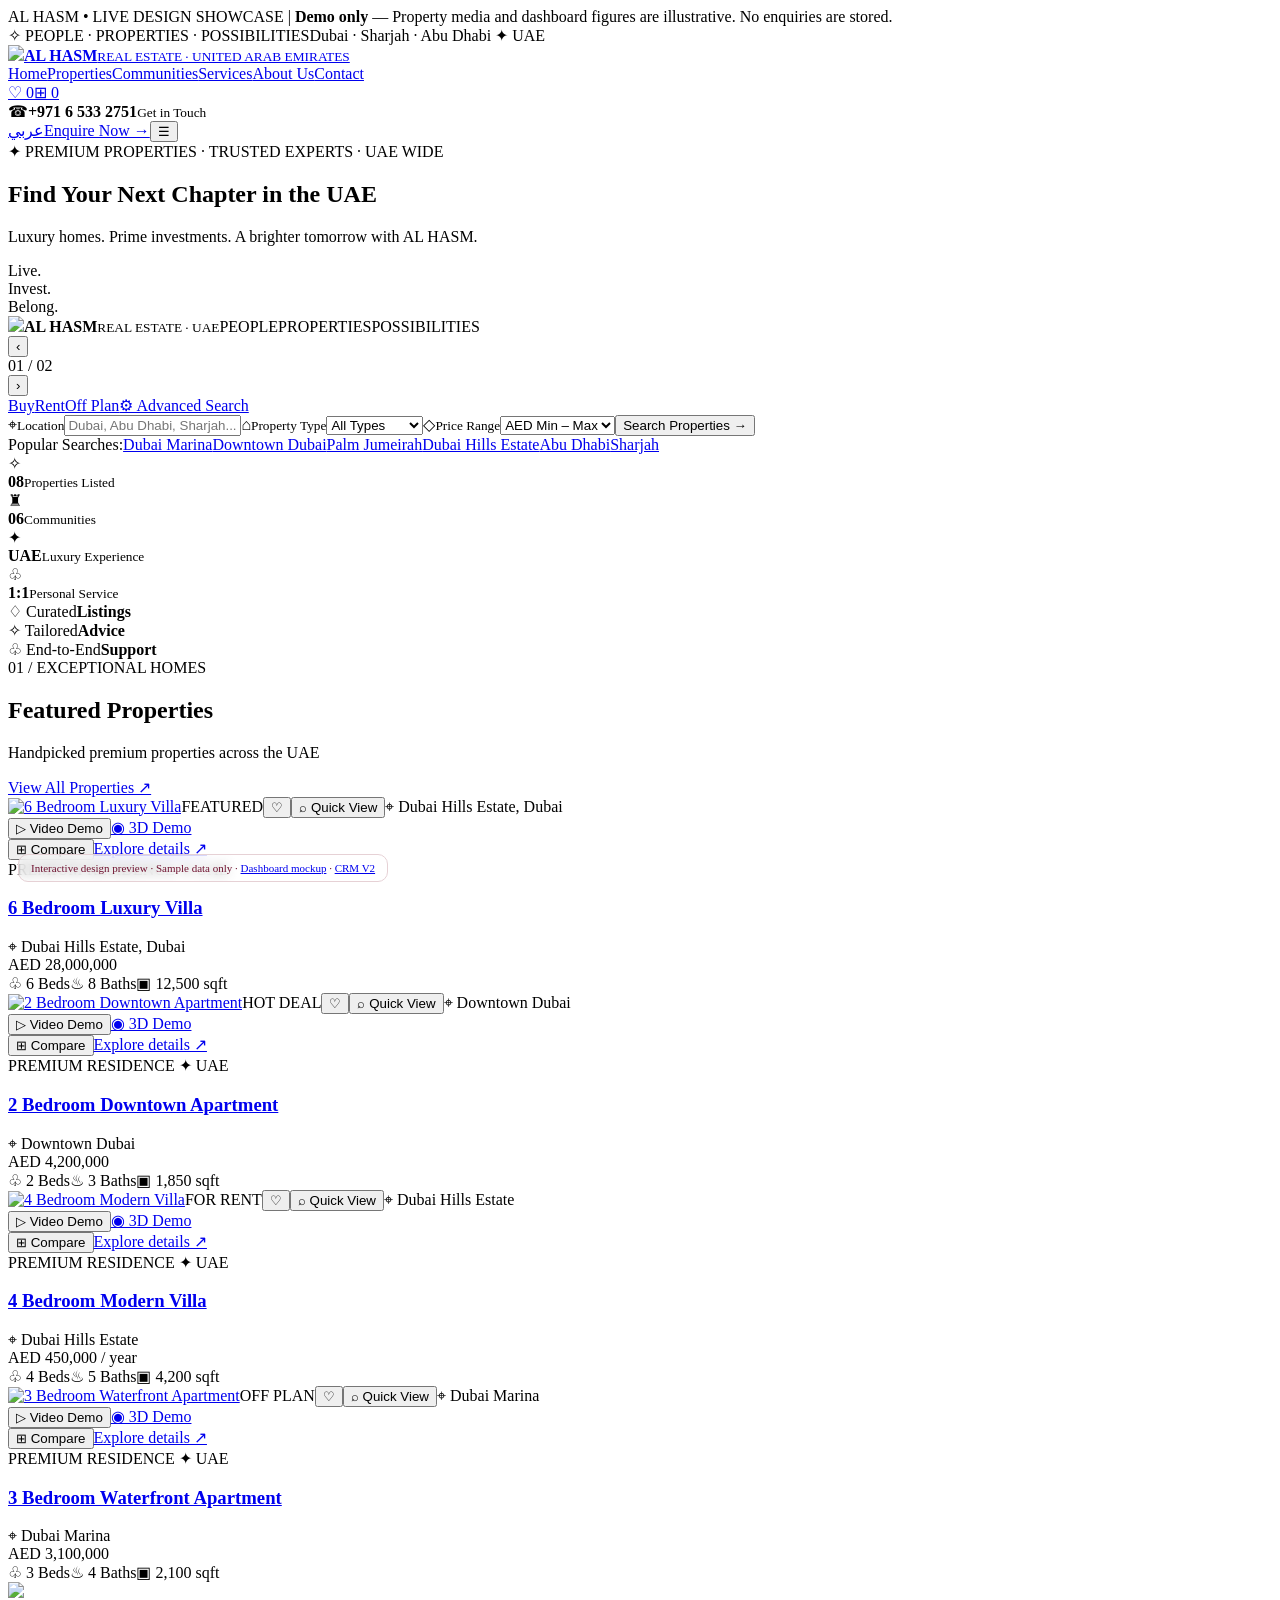
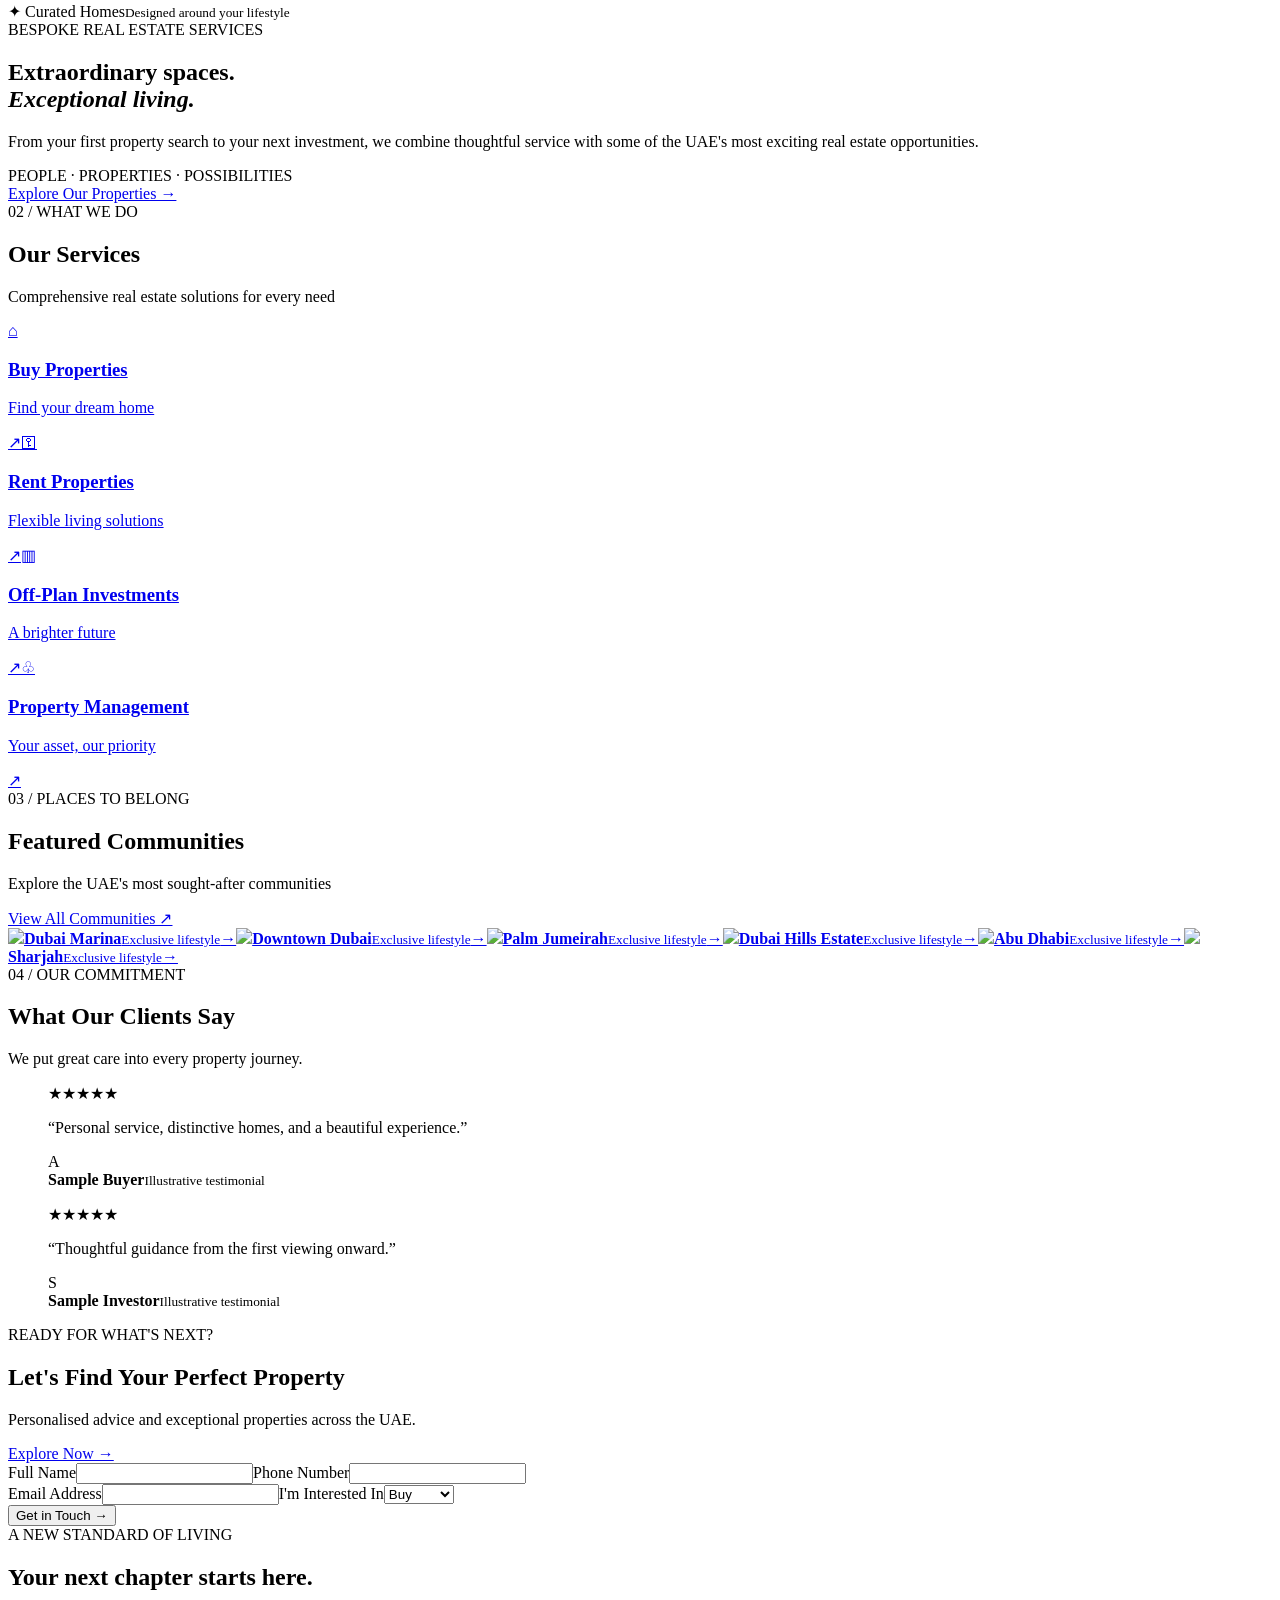
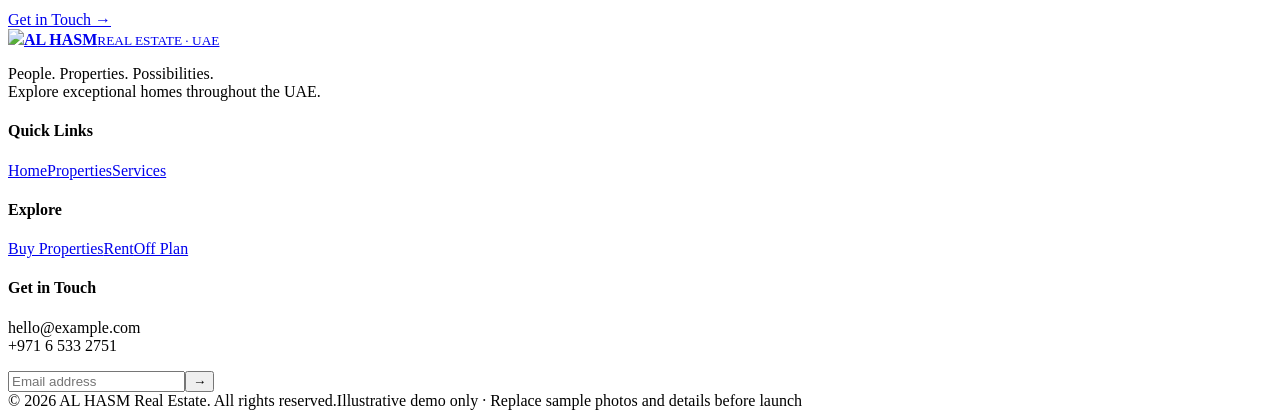
==== index.html @ 8db14daa "Add files via upload" ====
<!DOCTYPE html>
<html lang="en"><head><meta charset="utf-8"/><meta content="width=device-width,initial-scale=1" name="viewport"/><meta content="#590a21" name="theme-color"/><title>AL HASM · Home</title><link href="https://fonts.googleapis.com/css2?family=DM+Sans:wght@400;500;600;700&amp;family=Playfair+Display:wght@400;600;700&amp;display=swap" rel="stylesheet"/><link href="assets/css/site.css" rel="stylesheet"/><link href="assets/css/premium-v2.css" rel="stylesheet"/><link href="assets/css/premium-v3.css" rel="stylesheet"/><link href="assets/css/showcase-pages.css" rel="stylesheet"/><meta content="index,follow" name="robots"/><meta content="AL HASM Luxury Real Estate — UAE property website interactive design showcase. Static demonstration." name="description"/></head><body data-compare-base="compare.html" data-locale="en" data-saved-base="saved.html"><div class="showcase-notice">AL HASM • LIVE DESIGN SHOWCASE  |  <strong>Demo only</strong> — Property media and dashboard figures are illustrative. No enquiries are stored.</div><div aria-hidden="true" id="reading-progress"></div><div class="topbar"><div class="wrap topbar-inner"><span>✧ PEOPLE · PROPERTIES · POSSIBILITIES</span><span>Dubai · Sharjah · Abu Dhabi <span class="gold-dot">✦</span> UAE</span></div></div><header class="site-header" id="site-header"><div class="wrap nav-inner"><a class="brand" href="index.html"><img src="assets/images/logo.svg"/><span class="brand-text"><strong>AL HASM</strong><small>REAL ESTATE · UNITED ARAB EMIRATES</small></span></a><nav class="nav-links" id="primary-nav"><a class="active" href="index.html">Home</a><a class="" href="properties.html">Properties</a><a href="index.html#communities">Communities</a><a href="index.html#services">Services</a><a href="index.html#about">About Us</a><a href="index.html#contact">Contact</a></nav><div class="nav-actions"><a aria-label="Saved homes" class="collection-nav" data-saved-link="" href="saved.html" title="Saved Homes">♡ <span data-saved-count="">0</span></a><a class="collection-nav compare-nav" data-compare-link="" href="compare.html" title="Compare properties">⊞ <span data-compare-count="">0</span></a><div class="nav-phone"><span class="phone-disc">☎</span><span><b>+971 6 533 2751</b><small>Get in Touch</small></span></div><a class="lang-switch" href="index.html">عربي</a><a class="btn btn-primary nav-cta" href="index.html#contact">Enquire Now →</a><button aria-label="Menu" class="mobile-toggle" id="mobile-toggle">☰</button></div></div></header><div style="position:fixed;bottom:18px;left:18px;z-index:200;background:#fff9;border:1px solid #e6d1d5;padding:7px 12px;color:#6f1230;font-size:11px;border-radius:10px;backdrop-filter:blur(6px)">Interactive design preview · Sample data only · <a href="admin.html" style="text-decoration:underline">Dashboard mockup</a> · <a href="crm.html" style="text-decoration:underline">CRM V2</a></div><main><section class="hero hero-home" id="hero-slider"><div class="hero-bg hero-bg-a active" style="background-image:url('assets/images/hero-dubai.jpg')"></div><div class="hero-bg hero-bg-b" style="background-image:url('assets/images/hero-skyline.jpg')"></div><div class="hero-shade"></div><div class="wrap hero-content"><div class="hero-copy"><div class="eyebrow hero-eyebrow">✦ PREMIUM PROPERTIES · TRUSTED EXPERTS · UAE WIDE</div><h1>Find Your Next Chapter in the UAE</h1><p>Luxury homes. Prime investments. A brighter tomorrow with AL HASM.</p></div><div class="hero-right-brand"><span class="handwritten">Live.<br/>Invest.<br/>Belong.</span><div class="hero-brand-panel"><img src="assets/images/logo.svg"/><strong>AL HASM</strong><small>REAL ESTATE · UAE</small><i></i><span>PEOPLE</span><span>PROPERTIES</span><span>POSSIBILITIES</span></div></div></div><div class="hero-nav"><button data-slide-dir="-1">‹</button><div class="slide-progress"><span id="slide-count">01</span> / 02<i><b id="slide-bar"></b></i></div><button data-slide-dir="1">›</button></div><div class="hero-search wrap"><div class="search-panel reveal"><div class="search-tabs"><a class="current" data-type="buy" href="properties.html">Buy</a><a data-type="rent" href="properties.html">Rent</a><a data-type="offplan" href="properties.html">Off Plan</a><a class="advanced-link" href="properties.html">⚙ Advanced Search</a></div><form action="properties.html" class="search-fields" method="get"><label><span class="search-field-icon">⌖</span><span><small>Location</small><input name="location" placeholder="Dubai, Abu Dhabi, Sharjah..."/></span></label><label><span class="search-field-icon">⌂</span><span><small>Property Type</small><select name="property_type"><option value="">All Types</option><option value="villa">Villas</option><option value="apartment">Apartments</option><option value="townhouse">Townhouses</option></select></span></label><label><span class="search-field-icon">◇</span><span><small>Price Range</small><select name="max_price"><option value="">AED Min – Max</option><option value="5000000">Up to AED 5M</option><option value="10000000">Up to AED 10M</option></select></span></label><button class="btn btn-primary search-submit">Search Properties →</button></form></div><div class="popular-searches"><span>Popular Searches:</span><a href="properties.html">Dubai Marina</a><a href="properties.html">Downtown Dubai</a><a href="properties.html">Palm Jumeirah</a><a href="properties.html">Dubai Hills Estate</a><a href="properties.html">Abu Dhabi</a><a href="properties.html">Sharjah</a></div></div></section><section class="stats-strip"><div class="wrap stats-inner"><div class="stat-item"><span class="stat-icon">✧</span><div><strong>08</strong><small>Properties Listed</small></div></div><div class="stat-item"><span class="stat-icon">♜</span><div><strong>06</strong><small>Communities</small></div></div><div class="stat-item"><span class="stat-icon">✦</span><div><strong>UAE</strong><small>Luxury Experience</small></div></div><div class="stat-item"><span class="stat-icon">♧</span><div><strong>1:1</strong><small>Personal Service</small></div></div><div class="stat-trust">♢ <span>Curated<b>Listings</b></span></div><div class="stat-trust">✧ <span>Tailored<b>Advice</b></span></div><div class="stat-trust">♧ <span>End-to-End<b>Support</b></span></div></div></section><section class="section"><div class="wrap"><div class="section-heading"><div><span class="eyebrow burgundy-eyebrow">01 / EXCEPTIONAL HOMES</span><h2>Featured Properties</h2><p>Handpicked premium properties across the UAE</p></div><a class="view-link" href="properties.html">View All Properties ↗</a></div><div class="property-grid featured-grid"><article class="property-card reveal"><div class="property-image-wrap"><a href="property.html"><img alt="6 Bedroom Luxury Villa" loading="lazy" src="assets/images/villa-modern.jpg"/></a><span class="property-badge">FEATURED</span><button class="fav-btn" data-favorite="1" title="Save">♡</button><button class="quick-view-trigger" data-baths="8" data-beds="6" data-href="property.html" data-id="1" data-image="assets/images/villa-modern.jpg" data-location="Dubai Hills Estate, Dubai" data-name="6 Bedroom Luxury Villa" data-price="AED 28,000,000" data-quick-view="" data-size="12,500 sqft" type="button">⌕ <span>Quick View</span></button><span class="photo-location">⌖ Dubai Hills Estate, Dubai</span><div class="showcase-card-media"><button data-v4-caption="AL HASM · Illustrative property video" data-v4-demo="1" data-v4-video="assets/media/demos/5-bedroom-luxury-villa.mp4" type="button">▷ Video Demo</button><a href="tour.html">◉ 3D Demo</a></div></div><div class="property-content"><div class="property-card-actions"><button data-compare="1" type="button">⊞ Compare</button><a href="property.html">Explore details ↗</a></div><div class="card-meta">PREMIUM RESIDENCE <span class="gold-dot">✦</span> UAE</div><a href="property.html"><h3>6 Bedroom Luxury Villa</h3></a><div class="property-address">⌖ Dubai Hills Estate, Dubai</div><div class="property-price">AED 28,000,000</div><div class="property-features"><span>♧ 6 Beds</span><span>♨ 8 Baths</span><span>▣ 12,500 sqft</span></div></div></article><article class="property-card reveal"><div class="property-image-wrap"><a href="property.html"><img alt="2 Bedroom Downtown Apartment" loading="lazy" src="assets/images/apartment-downtown.jpg"/></a><span class="property-badge">HOT DEAL</span><button class="fav-btn" data-favorite="2" title="Save">♡</button><button class="quick-view-trigger" data-baths="3" data-beds="2" data-href="property.html" data-id="2" data-image="assets/images/apartment-downtown.jpg" data-location="Downtown Dubai" data-name="2 Bedroom Downtown Apartment" data-price="AED 4,200,000" data-quick-view="" data-size="1,850 sqft" type="button">⌕ <span>Quick View</span></button><span class="photo-location">⌖ Downtown Dubai</span><div class="showcase-card-media"><button data-v4-caption="AL HASM · Illustrative property video" data-v4-demo="1" data-v4-video="assets/media/demos/2-bedroom-downtown-apartment.mp4" type="button">▷ Video Demo</button><a href="tour.html">◉ 3D Demo</a></div></div><div class="property-content"><div class="property-card-actions"><button data-compare="2" type="button">⊞ Compare</button><a href="property.html">Explore details ↗</a></div><div class="card-meta">PREMIUM RESIDENCE <span class="gold-dot">✦</span> UAE</div><a href="property.html"><h3>2 Bedroom Downtown Apartment</h3></a><div class="property-address">⌖ Downtown Dubai</div><div class="property-price">AED 4,200,000</div><div class="property-features"><span>♧ 2 Beds</span><span>♨ 3 Baths</span><span>▣ 1,850 sqft</span></div></div></article><article class="property-card reveal"><div class="property-image-wrap"><a href="property.html"><img alt="4 Bedroom Modern Villa" loading="lazy" src="assets/images/villa-hills.jpg"/></a><span class="property-badge">FOR RENT</span><button class="fav-btn" data-favorite="3" title="Save">♡</button><button class="quick-view-trigger" data-baths="5" data-beds="4" data-href="property.html" data-id="3" data-image="assets/images/villa-hills.jpg" data-location="Dubai Hills Estate" data-name="4 Bedroom Modern Villa" data-price="AED 450,000 / year" data-quick-view="" data-size="4,200 sqft" type="button">⌕ <span>Quick View</span></button><span class="photo-location">⌖ Dubai Hills Estate</span><div class="showcase-card-media"><button data-v4-caption="AL HASM · Illustrative property video" data-v4-demo="1" data-v4-video="assets/media/demos/4-bedroom-modern-villa.mp4" type="button">▷ Video Demo</button><a href="tour.html">◉ 3D Demo</a></div></div><div class="property-content"><div class="property-card-actions"><button data-compare="3" type="button">⊞ Compare</button><a href="property.html">Explore details ↗</a></div><div class="card-meta">PREMIUM RESIDENCE <span class="gold-dot">✦</span> UAE</div><a href="property.html"><h3>4 Bedroom Modern Villa</h3></a><div class="property-address">⌖ Dubai Hills Estate</div><div class="property-price">AED 450,000 / year</div><div class="property-features"><span>♧ 4 Beds</span><span>♨ 5 Baths</span><span>▣ 4,200 sqft</span></div></div></article><article class="property-card reveal"><div class="property-image-wrap"><a href="property.html"><img alt="3 Bedroom Waterfront Apartment" loading="lazy" src="assets/images/apartment-marina.jpg"/></a><span class="property-badge">OFF PLAN</span><button class="fav-btn" data-favorite="4" title="Save">♡</button><button class="quick-view-trigger" data-baths="4" data-beds="3" data-href="property.html" data-id="4" data-image="assets/images/apartment-marina.jpg" data-location="Dubai Marina" data-name="3 Bedroom Waterfront Apartment" data-price="AED 3,100,000" data-quick-view="" data-size="2,100 sqft" type="button">⌕ <span>Quick View</span></button><span class="photo-location">⌖ Dubai Marina</span><div class="showcase-card-media"><button data-v4-caption="AL HASM · Illustrative property video" data-v4-demo="1" data-v4-video="assets/media/demos/3-bedroom-marina-penthouse.mp4" type="button">▷ Video Demo</button><a href="tour.html">◉ 3D Demo</a></div></div><div class="property-content"><div class="property-card-actions"><button data-compare="4" type="button">⊞ Compare</button><a href="property.html">Explore details ↗</a></div><div class="card-meta">PREMIUM RESIDENCE <span class="gold-dot">✦</span> UAE</div><a href="property.html"><h3>3 Bedroom Waterfront Apartment</h3></a><div class="property-address">⌖ Dubai Marina</div><div class="property-price">AED 3,100,000</div><div class="property-features"><span>♧ 3 Beds</span><span>♨ 4 Baths</span><span>▣ 2,100 sqft</span></div></div></article></div></div></section><section class="section lifestyle-section" id="about"><div class="wrap lifestyle-grid"><div class="lifestyle-photo reveal"><img src="assets/images/villa-palm.jpg"/><div class="floating-card">✦ <span>Curated Homes<small>Designed around your lifestyle</small></span></div></div><div class="lifestyle-copy reveal"><span class="eyebrow burgundy-eyebrow">BESPOKE REAL ESTATE SERVICES</span><h2>Extraordinary spaces.<br/><em>Exceptional living.</em></h2><p>From your first property search to your next investment, we combine thoughtful service with some of the UAE's most exciting real estate opportunities.</p><div class="lifestyle-signature">PEOPLE · PROPERTIES · POSSIBILITIES</div><a class="btn btn-primary" href="properties.html">Explore Our Properties →</a></div></div></section><section class="section" id="services"><div class="wrap"><div class="section-heading"><div><span class="eyebrow burgundy-eyebrow">02 / WHAT WE DO</span><h2>Our Services</h2><p>Comprehensive real estate solutions for every need</p></div></div><div class="service-grid"><a class="service-card reveal" href="properties.html"><span class="service-icon">⌂</span><h3>Buy Properties</h3><p>Find your dream home</p><span class="service-arrow">↗</span></a><a class="service-card reveal" href="properties.html"><span class="service-icon">⚿</span><h3>Rent Properties</h3><p>Flexible living solutions</p><span class="service-arrow">↗</span></a><a class="service-card reveal" href="properties.html"><span class="service-icon">▥</span><h3>Off-Plan Investments</h3><p>A brighter future</p><span class="service-arrow">↗</span></a><a class="service-card reveal" href="properties.html"><span class="service-icon">♧</span><h3>Property Management</h3><p>Your asset, our priority</p><span class="service-arrow">↗</span></a></div></div></section><section class="section community-section" id="communities"><div class="wrap"><div class="section-heading"><div><span class="eyebrow burgundy-eyebrow">03 / PLACES TO BELONG</span><h2>Featured Communities</h2><p>Explore the UAE's most sought-after communities</p></div><a class="view-link" href="properties.html">View All Communities ↗</a></div><div class="communities-grid"><a class="community-card reveal" href="properties.html"><img loading="lazy" src="assets/images/community-marina.jpg"/><span class="community-gradient"></span><span class="community-info"><b>Dubai Marina</b><small>Exclusive lifestyle</small></span><span class="community-circle">→</span></a><a class="community-card reveal" href="properties.html"><img loading="lazy" src="assets/images/community-downtown.jpg"/><span class="community-gradient"></span><span class="community-info"><b>Downtown Dubai</b><small>Exclusive lifestyle</small></span><span class="community-circle">→</span></a><a class="community-card reveal" href="properties.html"><img loading="lazy" src="assets/images/community-palm.jpg"/><span class="community-gradient"></span><span class="community-info"><b>Palm Jumeirah</b><small>Exclusive lifestyle</small></span><span class="community-circle">→</span></a><a class="community-card reveal" href="properties.html"><img loading="lazy" src="assets/images/community-hills.jpg"/><span class="community-gradient"></span><span class="community-info"><b>Dubai Hills Estate</b><small>Exclusive lifestyle</small></span><span class="community-circle">→</span></a><a class="community-card reveal" href="properties.html"><img loading="lazy" src="assets/images/community-abu-dhabi.jpg"/><span class="community-gradient"></span><span class="community-info"><b>Abu Dhabi</b><small>Exclusive lifestyle</small></span><span class="community-circle">→</span></a><a class="community-card reveal" href="properties.html"><img loading="lazy" src="assets/images/community-sharjah.jpg"/><span class="community-gradient"></span><span class="community-info"><b>Sharjah</b><small>Exclusive lifestyle</small></span><span class="community-circle">→</span></a></div></div></section><section class="testimonial-section"><div class="wrap testimonials-layout"><div class="testimonial-heading"><span class="eyebrow muted">04 / OUR COMMITMENT</span><h2>What Our Clients Say</h2><p>We put great care into every property journey.</p></div><div class="testimonial-track"><blockquote class="testimonial-card"><div class="rating-stars">★★★★★</div><p>“Personal service, distinctive homes, and a beautiful experience.”</p><div class="testimonial-person"><span class="avatar">A</span><div><b>Sample Buyer</b><small>Illustrative testimonial</small></div></div></blockquote><blockquote class="testimonial-card"><div class="rating-stars">★★★★★</div><p>“Thoughtful guidance from the first viewing onward.”</p><div class="testimonial-person"><span class="avatar">S</span><div><b>Sample Investor</b><small>Illustrative testimonial</small></div></div></blockquote></div></div></section><section class="contact-band" id="contact"><div class="wrap contact-band-grid"><div><span class="eyebrow">READY FOR WHAT'S NEXT?</span><h2>Let's Find Your Perfect Property</h2><p>Personalised advice and exceptional properties across the UAE.</p><a class="btn btn-outline" href="properties.html">Explore Now →</a></div><form class="contact-form-on-dark" onsubmit="event.preventDefault();alert('Design preview — use the Laravel site to submit an enquiry.')"><div class="form-row"><label><span>Full Name</span><input required=""/></label><label><span>Phone Number</span><input required=""/></label></div><div class="form-row"><label><span>Email Address</span><input type="email"/></label><label><span>I'm Interested In</span><select><option>Buy</option><option>Rent</option><option>Off Plan</option></select></label></div><button class="btn btn-light">Get in Touch →</button></form></div></section></main><footer class="site-footer"><div class="footer-intro"><div class="wrap footer-intro-inner"><div><span class="eyebrow muted">A NEW STANDARD OF LIVING</span><h2>Your next chapter starts here.</h2></div><a class="btn btn-light" href="index.html#contact">Get in Touch →</a></div></div><div class="wrap footer-content"><div class="footer-brand"><a class="brand brand-white" href="index.html"><img src="assets/images/logo.svg"/><span class="brand-text"><strong>AL HASM</strong><small>REAL ESTATE · UAE</small></span></a><p>People. Properties. Possibilities.<br/>Explore exceptional homes throughout the UAE.</p></div><div><h4>Quick Links</h4><a href="index.html">Home</a><a href="properties.html">Properties</a><a href="index.html#services">Services</a></div><div><h4>Explore</h4><a href="properties.html">Buy Properties</a><a href="properties.html">Rent</a><a href="properties.html">Off Plan</a></div><div><h4>Get in Touch</h4><p>hello@example.com<br/>+971 6 533 2751</p><div class="newsletter-form"><input placeholder="Email address" type="email"/><button onclick="alert('Preview mode: use the Laravel site to submit.')">→</button></div></div></div><div class="wrap copyright"><span>© 2026 AL HASM Real Estate. All rights reserved.</span><span>Illustrative demo only · Replace sample photos and details before launch</span></div></footer><div class="compare-tray" hidden="" id="compare-tray"><div class="compare-tray-inner"><div class="compare-tray-icon">⊞</div><div><strong>Compare your shortlist</strong><small><span data-tray-count="">0</span> / 3</small></div><a class="tray-action" data-compare-link="" href="compare.html">View Comparison →</a><button aria-label="Clear" id="clear-comparison" type="button">×</button></div></div><dialog aria-labelledby="quick-dialog-title" class="quick-view-dialog" id="quick-view-dialog"><button aria-label="Close" class="quick-close" id="quick-dialog-close">×</button><div class="quick-dialog-layout"><img alt="" id="quick-dialog-img"/><div class="quick-dialog-content"><div class="eyebrow burgundy-eyebrow">AL HASM / PROPERTY PREVIEW</div><h2 id="quick-dialog-title"></h2><span class="quick-location" id="quick-dialog-location"></span><strong class="quick-price" id="quick-dialog-price"></strong><div class="quick-facts" id="quick-dialog-facts"></div><a class="btn btn-primary" href="property.html" id="quick-dialog-link">Discover Property ↗</a></div></div></dialog><script defer="" src="assets/js/site.js"></script><script defer="" src="assets/js/premium-v2.js"></script><dialog id="v4-video-dialog"><div class="showcase-video-header"><h2 id="v4-video-title">Property Video</h2><button data-v4-close="" type="button">×</button></div><div id="v4-video-container"></div><small id="v4-video-disclosure">Illustrative animated slideshow, not verified footage of this property.</small></dialog><script defer="True" src="assets/js/media-v4.js"></script><script defer="True" src="assets/js/showcase-pages.js"></script></body></html>
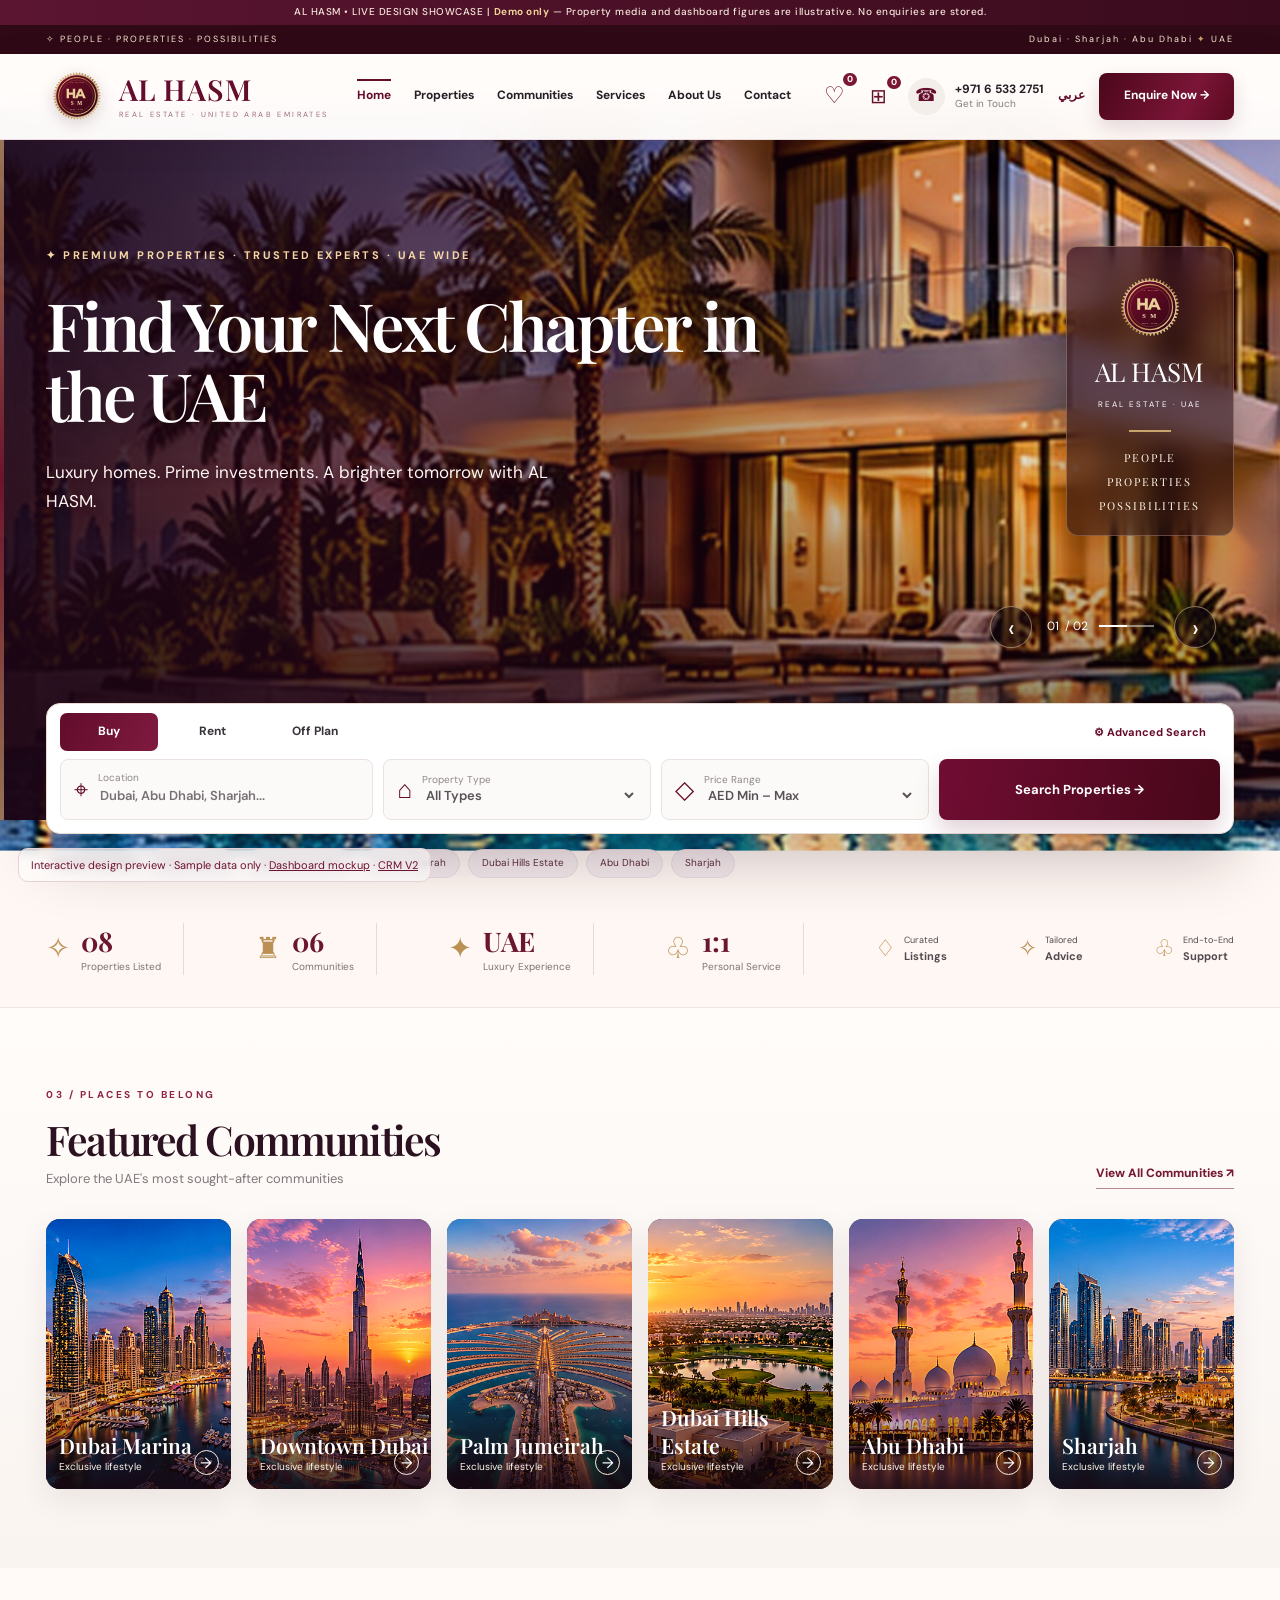
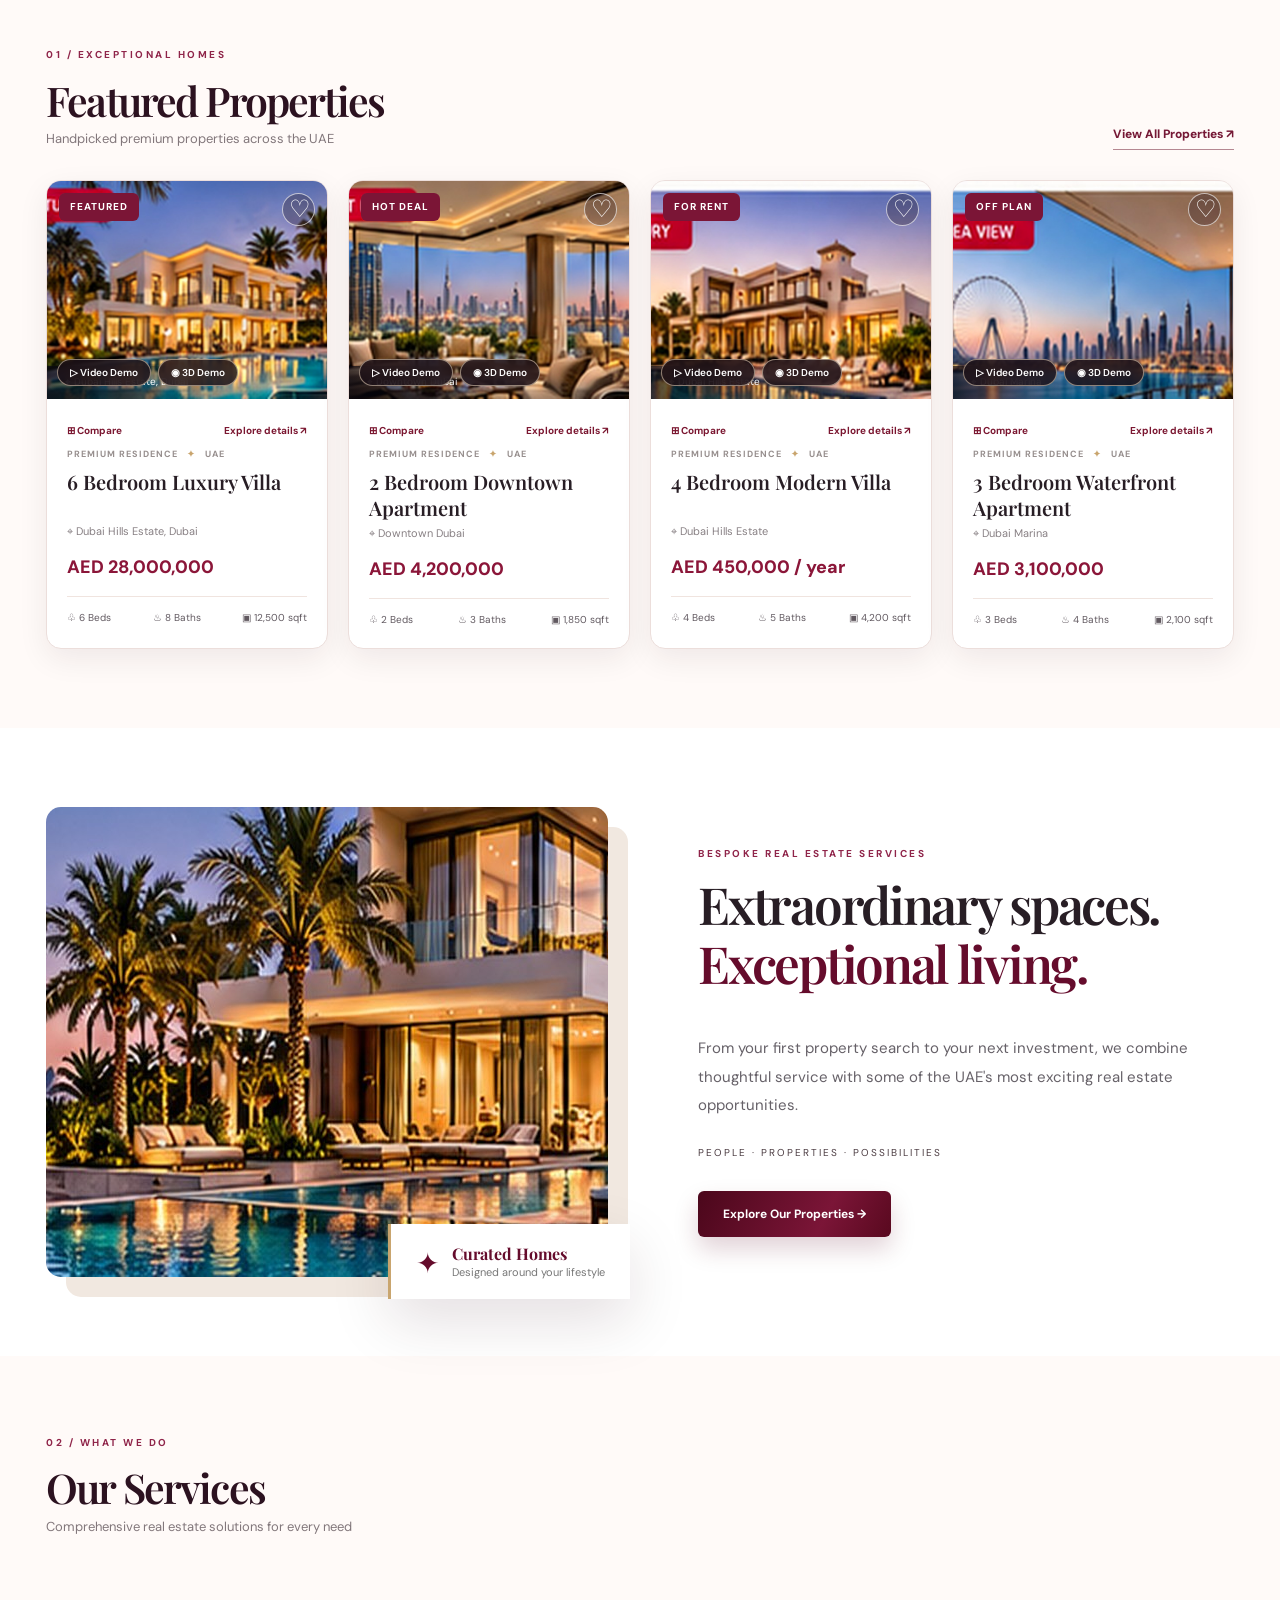
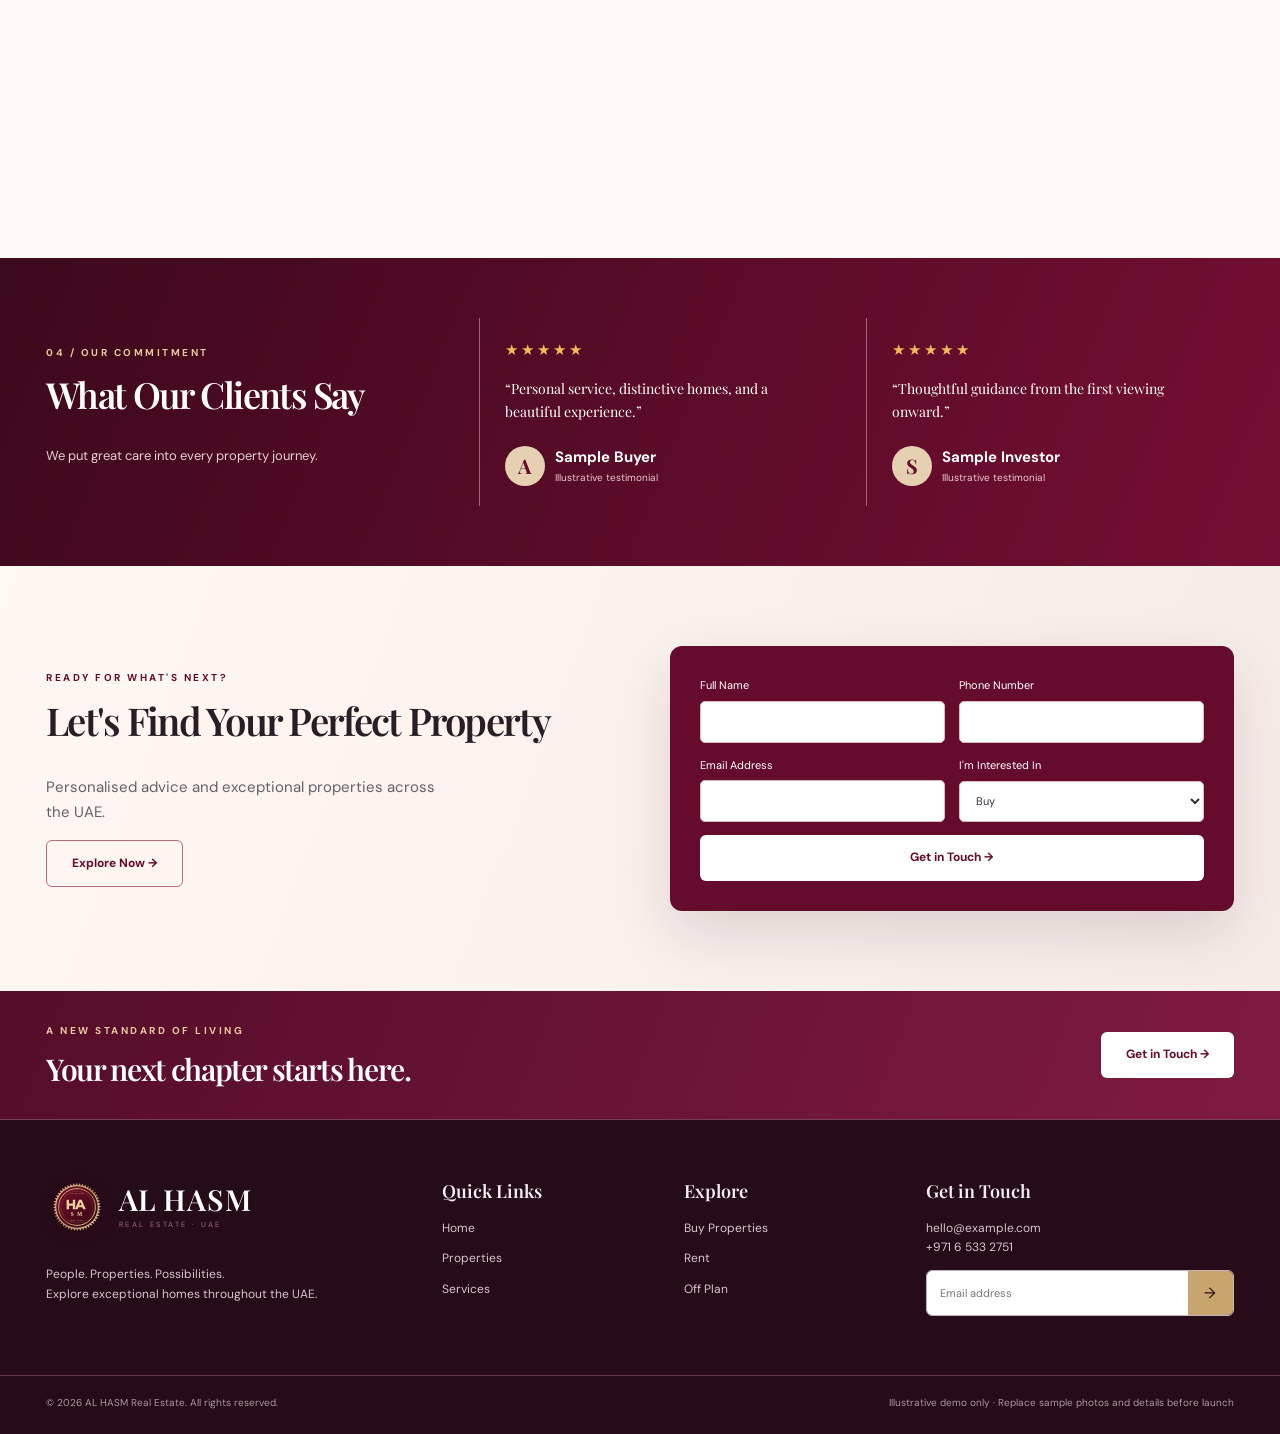
==== commit 3ae6f8eb: "Add files via upload" ====
--- a/index.html
+++ b/index.html
@@ -1,2 +1,2 @@
 <!DOCTYPE html>
-<html lang="en"><head><meta charset="utf-8"/><meta content="width=device-width,initial-scale=1" name="viewport"/><meta content="#590a21" name="theme-color"/><title>AL HASM · Home</title><link href="https://fonts.googleapis.com/css2?family=DM+Sans:wght@400;500;600;700&amp;family=Playfair+Display:wght@400;600;700&amp;display=swap" rel="stylesheet"/><link href="assets/css/site.css" rel="stylesheet"/><link href="assets/css/premium-v2.css" rel="stylesheet"/><link href="assets/css/premium-v3.css" rel="stylesheet"/><link href="assets/css/showcase-pages.css" rel="stylesheet"/><meta content="index,follow" name="robots"/><meta content="AL HASM Luxury Real Estate — UAE property website interactive design showcase. Static demonstration." name="description"/></head><body data-compare-base="compare.html" data-locale="en" data-saved-base="saved.html"><div class="showcase-notice">AL HASM • LIVE DESIGN SHOWCASE  |  <strong>Demo only</strong> — Property media and dashboard figures are illustrative. No enquiries are stored.</div><div aria-hidden="true" id="reading-progress"></div><div class="topbar"><div class="wrap topbar-inner"><span>✧ PEOPLE · PROPERTIES · POSSIBILITIES</span><span>Dubai · Sharjah · Abu Dhabi <span class="gold-dot">✦</span> UAE</span></div></div><header class="site-header" id="site-header"><div class="wrap nav-inner"><a class="brand" href="index.html"><img src="assets/images/logo.svg"/><span class="brand-text"><strong>AL HASM</strong><small>REAL ESTATE · UNITED ARAB EMIRATES</small></span></a><nav class="nav-links" id="primary-nav"><a class="active" href="index.html">Home</a><a class="" href="properties.html">Properties</a><a href="index.html#communities">Communities</a><a href="index.html#services">Services</a><a href="index.html#about">About Us</a><a href="index.html#contact">Contact</a></nav><div class="nav-actions"><a aria-label="Saved homes" class="collection-nav" data-saved-link="" href="saved.html" title="Saved Homes">♡ <span data-saved-count="">0</span></a><a class="collection-nav compare-nav" data-compare-link="" href="compare.html" title="Compare properties">⊞ <span data-compare-count="">0</span></a><div class="nav-phone"><span class="phone-disc">☎</span><span><b>+971 6 533 2751</b><small>Get in Touch</small></span></div><a class="lang-switch" href="index.html">عربي</a><a class="btn btn-primary nav-cta" href="index.html#contact">Enquire Now →</a><button aria-label="Menu" class="mobile-toggle" id="mobile-toggle">☰</button></div></div></header><div style="position:fixed;bottom:18px;left:18px;z-index:200;background:#fff9;border:1px solid #e6d1d5;padding:7px 12px;color:#6f1230;font-size:11px;border-radius:10px;backdrop-filter:blur(6px)">Interactive design preview · Sample data only · <a href="admin.html" style="text-decoration:underline">Dashboard mockup</a> · <a href="crm.html" style="text-decoration:underline">CRM V2</a></div><main><section class="hero hero-home" id="hero-slider"><div class="hero-bg hero-bg-a active" style="background-image:url('assets/images/hero-dubai.jpg')"></div><div class="hero-bg hero-bg-b" style="background-image:url('assets/images/hero-skyline.jpg')"></div><div class="hero-shade"></div><div class="wrap hero-content"><div class="hero-copy"><div class="eyebrow hero-eyebrow">✦ PREMIUM PROPERTIES · TRUSTED EXPERTS · UAE WIDE</div><h1>Find Your Next Chapter in the UAE</h1><p>Luxury homes. Prime investments. A brighter tomorrow with AL HASM.</p></div><div class="hero-right-brand"><span class="handwritten">Live.<br/>Invest.<br/>Belong.</span><div class="hero-brand-panel"><img src="assets/images/logo.svg"/><strong>AL HASM</strong><small>REAL ESTATE · UAE</small><i></i><span>PEOPLE</span><span>PROPERTIES</span><span>POSSIBILITIES</span></div></div></div><div class="hero-nav"><button data-slide-dir="-1">‹</button><div class="slide-progress"><span id="slide-count">01</span> / 02<i><b id="slide-bar"></b></i></div><button data-slide-dir="1">›</button></div><div class="hero-search wrap"><div class="search-panel reveal"><div class="search-tabs"><a class="current" data-type="buy" href="properties.html">Buy</a><a data-type="rent" href="properties.html">Rent</a><a data-type="offplan" href="properties.html">Off Plan</a><a class="advanced-link" href="properties.html">⚙ Advanced Search</a></div><form action="properties.html" class="search-fields" method="get"><label><span class="search-field-icon">⌖</span><span><small>Location</small><input name="location" placeholder="Dubai, Abu Dhabi, Sharjah..."/></span></label><label><span class="search-field-icon">⌂</span><span><small>Property Type</small><select name="property_type"><option value="">All Types</option><option value="villa">Villas</option><option value="apartment">Apartments</option><option value="townhouse">Townhouses</option></select></span></label><label><span class="search-field-icon">◇</span><span><small>Price Range</small><select name="max_price"><option value="">AED Min – Max</option><option value="5000000">Up to AED 5M</option><option value="10000000">Up to AED 10M</option></select></span></label><button class="btn btn-primary search-submit">Search Properties →</button></form></div><div class="popular-searches"><span>Popular Searches:</span><a href="properties.html">Dubai Marina</a><a href="properties.html">Downtown Dubai</a><a href="properties.html">Palm Jumeirah</a><a href="properties.html">Dubai Hills Estate</a><a href="properties.html">Abu Dhabi</a><a href="properties.html">Sharjah</a></div></div></section><section class="stats-strip"><div class="wrap stats-inner"><div class="stat-item"><span class="stat-icon">✧</span><div><strong>08</strong><small>Properties Listed</small></div></div><div class="stat-item"><span class="stat-icon">♜</span><div><strong>06</strong><small>Communities</small></div></div><div class="stat-item"><span class="stat-icon">✦</span><div><strong>UAE</strong><small>Luxury Experience</small></div></div><div class="stat-item"><span class="stat-icon">♧</span><div><strong>1:1</strong><small>Personal Service</small></div></div><div class="stat-trust">♢ <span>Curated<b>Listings</b></span></div><div class="stat-trust">✧ <span>Tailored<b>Advice</b></span></div><div class="stat-trust">♧ <span>End-to-End<b>Support</b></span></div></div></section><section class="section"><div class="wrap"><div class="section-heading"><div><span class="eyebrow burgundy-eyebrow">01 / EXCEPTIONAL HOMES</span><h2>Featured Properties</h2><p>Handpicked premium properties across the UAE</p></div><a class="view-link" href="properties.html">View All Properties ↗</a></div><div class="property-grid featured-grid"><article class="property-card reveal"><div class="property-image-wrap"><a href="property.html"><img alt="6 Bedroom Luxury Villa" loading="lazy" src="assets/images/villa-modern.jpg"/></a><span class="property-badge">FEATURED</span><button class="fav-btn" data-favorite="1" title="Save">♡</button><button class="quick-view-trigger" data-baths="8" data-beds="6" data-href="property.html" data-id="1" data-image="assets/images/villa-modern.jpg" data-location="Dubai Hills Estate, Dubai" data-name="6 Bedroom Luxury Villa" data-price="AED 28,000,000" data-quick-view="" data-size="12,500 sqft" type="button">⌕ <span>Quick View</span></button><span class="photo-location">⌖ Dubai Hills Estate, Dubai</span><div class="showcase-card-media"><button data-v4-caption="AL HASM · Illustrative property video" data-v4-demo="1" data-v4-video="assets/media/demos/5-bedroom-luxury-villa.mp4" type="button">▷ Video Demo</button><a href="tour.html">◉ 3D Demo</a></div></div><div class="property-content"><div class="property-card-actions"><button data-compare="1" type="button">⊞ Compare</button><a href="property.html">Explore details ↗</a></div><div class="card-meta">PREMIUM RESIDENCE <span class="gold-dot">✦</span> UAE</div><a href="property.html"><h3>6 Bedroom Luxury Villa</h3></a><div class="property-address">⌖ Dubai Hills Estate, Dubai</div><div class="property-price">AED 28,000,000</div><div class="property-features"><span>♧ 6 Beds</span><span>♨ 8 Baths</span><span>▣ 12,500 sqft</span></div></div></article><article class="property-card reveal"><div class="property-image-wrap"><a href="property.html"><img alt="2 Bedroom Downtown Apartment" loading="lazy" src="assets/images/apartment-downtown.jpg"/></a><span class="property-badge">HOT DEAL</span><button class="fav-btn" data-favorite="2" title="Save">♡</button><button class="quick-view-trigger" data-baths="3" data-beds="2" data-href="property.html" data-id="2" data-image="assets/images/apartment-downtown.jpg" data-location="Downtown Dubai" data-name="2 Bedroom Downtown Apartment" data-price="AED 4,200,000" data-quick-view="" data-size="1,850 sqft" type="button">⌕ <span>Quick View</span></button><span class="photo-location">⌖ Downtown Dubai</span><div class="showcase-card-media"><button data-v4-caption="AL HASM · Illustrative property video" data-v4-demo="1" data-v4-video="assets/media/demos/2-bedroom-downtown-apartment.mp4" type="button">▷ Video Demo</button><a href="tour.html">◉ 3D Demo</a></div></div><div class="property-content"><div class="property-card-actions"><button data-compare="2" type="button">⊞ Compare</button><a href="property.html">Explore details ↗</a></div><div class="card-meta">PREMIUM RESIDENCE <span class="gold-dot">✦</span> UAE</div><a href="property.html"><h3>2 Bedroom Downtown Apartment</h3></a><div class="property-address">⌖ Downtown Dubai</div><div class="property-price">AED 4,200,000</div><div class="property-features"><span>♧ 2 Beds</span><span>♨ 3 Baths</span><span>▣ 1,850 sqft</span></div></div></article><article class="property-card reveal"><div class="property-image-wrap"><a href="property.html"><img alt="4 Bedroom Modern Villa" loading="lazy" src="assets/images/villa-hills.jpg"/></a><span class="property-badge">FOR RENT</span><button class="fav-btn" data-favorite="3" title="Save">♡</button><button class="quick-view-trigger" data-baths="5" data-beds="4" data-href="property.html" data-id="3" data-image="assets/images/villa-hills.jpg" data-location="Dubai Hills Estate" data-name="4 Bedroom Modern Villa" data-price="AED 450,000 / year" data-quick-view="" data-size="4,200 sqft" type="button">⌕ <span>Quick View</span></button><span class="photo-location">⌖ Dubai Hills Estate</span><div class="showcase-card-media"><button data-v4-caption="AL HASM · Illustrative property video" data-v4-demo="1" data-v4-video="assets/media/demos/4-bedroom-modern-villa.mp4" type="button">▷ Video Demo</button><a href="tour.html">◉ 3D Demo</a></div></div><div class="property-content"><div class="property-card-actions"><button data-compare="3" type="button">⊞ Compare</button><a href="property.html">Explore details ↗</a></div><div class="card-meta">PREMIUM RESIDENCE <span class="gold-dot">✦</span> UAE</div><a href="property.html"><h3>4 Bedroom Modern Villa</h3></a><div class="property-address">⌖ Dubai Hills Estate</div><div class="property-price">AED 450,000 / year</div><div class="property-features"><span>♧ 4 Beds</span><span>♨ 5 Baths</span><span>▣ 4,200 sqft</span></div></div></article><article class="property-card reveal"><div class="property-image-wrap"><a href="property.html"><img alt="3 Bedroom Waterfront Apartment" loading="lazy" src="assets/images/apartment-marina.jpg"/></a><span class="property-badge">OFF PLAN</span><button class="fav-btn" data-favorite="4" title="Save">♡</button><button class="quick-view-trigger" data-baths="4" data-beds="3" data-href="property.html" data-id="4" data-image="assets/images/apartment-marina.jpg" data-location="Dubai Marina" data-name="3 Bedroom Waterfront Apartment" data-price="AED 3,100,000" data-quick-view="" data-size="2,100 sqft" type="button">⌕ <span>Quick View</span></button><span class="photo-location">⌖ Dubai Marina</span><div class="showcase-card-media"><button data-v4-caption="AL HASM · Illustrative property video" data-v4-demo="1" data-v4-video="assets/media/demos/3-bedroom-marina-penthouse.mp4" type="button">▷ Video Demo</button><a href="tour.html">◉ 3D Demo</a></div></div><div class="property-content"><div class="property-card-actions"><button data-compare="4" type="button">⊞ Compare</button><a href="property.html">Explore details ↗</a></div><div class="card-meta">PREMIUM RESIDENCE <span class="gold-dot">✦</span> UAE</div><a href="property.html"><h3>3 Bedroom Waterfront Apartment</h3></a><div class="property-address">⌖ Dubai Marina</div><div class="property-price">AED 3,100,000</div><div class="property-features"><span>♧ 3 Beds</span><span>♨ 4 Baths</span><span>▣ 2,100 sqft</span></div></div></article></div></div></section><section class="section lifestyle-section" id="about"><div class="wrap lifestyle-grid"><div class="lifestyle-photo reveal"><img src="assets/images/villa-palm.jpg"/><div class="floating-card">✦ <span>Curated Homes<small>Designed around your lifestyle</small></span></div></div><div class="lifestyle-copy reveal"><span class="eyebrow burgundy-eyebrow">BESPOKE REAL ESTATE SERVICES</span><h2>Extraordinary spaces.<br/><em>Exceptional living.</em></h2><p>From your first property search to your next investment, we combine thoughtful service with some of the UAE's most exciting real estate opportunities.</p><div class="lifestyle-signature">PEOPLE · PROPERTIES · POSSIBILITIES</div><a class="btn btn-primary" href="properties.html">Explore Our Properties →</a></div></div></section><section class="section" id="services"><div class="wrap"><div class="section-heading"><div><span class="eyebrow burgundy-eyebrow">02 / WHAT WE DO</span><h2>Our Services</h2><p>Comprehensive real estate solutions for every need</p></div></div><div class="service-grid"><a class="service-card reveal" href="properties.html"><span class="service-icon">⌂</span><h3>Buy Properties</h3><p>Find your dream home</p><span class="service-arrow">↗</span></a><a class="service-card reveal" href="properties.html"><span class="service-icon">⚿</span><h3>Rent Properties</h3><p>Flexible living solutions</p><span class="service-arrow">↗</span></a><a class="service-card reveal" href="properties.html"><span class="service-icon">▥</span><h3>Off-Plan Investments</h3><p>A brighter future</p><span class="service-arrow">↗</span></a><a class="service-card reveal" href="properties.html"><span class="service-icon">♧</span><h3>Property Management</h3><p>Your asset, our priority</p><span class="service-arrow">↗</span></a></div></div></section><section class="section community-section" id="communities"><div class="wrap"><div class="section-heading"><div><span class="eyebrow burgundy-eyebrow">03 / PLACES TO BELONG</span><h2>Featured Communities</h2><p>Explore the UAE's most sought-after communities</p></div><a class="view-link" href="properties.html">View All Communities ↗</a></div><div class="communities-grid"><a class="community-card reveal" href="properties.html"><img loading="lazy" src="assets/images/community-marina.jpg"/><span class="community-gradient"></span><span class="community-info"><b>Dubai Marina</b><small>Exclusive lifestyle</small></span><span class="community-circle">→</span></a><a class="community-card reveal" href="properties.html"><img loading="lazy" src="assets/images/community-downtown.jpg"/><span class="community-gradient"></span><span class="community-info"><b>Downtown Dubai</b><small>Exclusive lifestyle</small></span><span class="community-circle">→</span></a><a class="community-card reveal" href="properties.html"><img loading="lazy" src="assets/images/community-palm.jpg"/><span class="community-gradient"></span><span class="community-info"><b>Palm Jumeirah</b><small>Exclusive lifestyle</small></span><span class="community-circle">→</span></a><a class="community-card reveal" href="properties.html"><img loading="lazy" src="assets/images/community-hills.jpg"/><span class="community-gradient"></span><span class="community-info"><b>Dubai Hills Estate</b><small>Exclusive lifestyle</small></span><span class="community-circle">→</span></a><a class="community-card reveal" href="properties.html"><img loading="lazy" src="assets/images/community-abu-dhabi.jpg"/><span class="community-gradient"></span><span class="community-info"><b>Abu Dhabi</b><small>Exclusive lifestyle</small></span><span class="community-circle">→</span></a><a class="community-card reveal" href="properties.html"><img loading="lazy" src="assets/images/community-sharjah.jpg"/><span class="community-gradient"></span><span class="community-info"><b>Sharjah</b><small>Exclusive lifestyle</small></span><span class="community-circle">→</span></a></div></div></section><section class="testimonial-section"><div class="wrap testimonials-layout"><div class="testimonial-heading"><span class="eyebrow muted">04 / OUR COMMITMENT</span><h2>What Our Clients Say</h2><p>We put great care into every property journey.</p></div><div class="testimonial-track"><blockquote class="testimonial-card"><div class="rating-stars">★★★★★</div><p>“Personal service, distinctive homes, and a beautiful experience.”</p><div class="testimonial-person"><span class="avatar">A</span><div><b>Sample Buyer</b><small>Illustrative testimonial</small></div></div></blockquote><blockquote class="testimonial-card"><div class="rating-stars">★★★★★</div><p>“Thoughtful guidance from the first viewing onward.”</p><div class="testimonial-person"><span class="avatar">S</span><div><b>Sample Investor</b><small>Illustrative testimonial</small></div></div></blockquote></div></div></section><section class="contact-band" id="contact"><div class="wrap contact-band-grid"><div><span class="eyebrow">READY FOR WHAT'S NEXT?</span><h2>Let's Find Your Perfect Property</h2><p>Personalised advice and exceptional properties across the UAE.</p><a class="btn btn-outline" href="properties.html">Explore Now →</a></div><form class="contact-form-on-dark" onsubmit="event.preventDefault();alert('Design preview — use the Laravel site to submit an enquiry.')"><div class="form-row"><label><span>Full Name</span><input required=""/></label><label><span>Phone Number</span><input required=""/></label></div><div class="form-row"><label><span>Email Address</span><input type="email"/></label><label><span>I'm Interested In</span><select><option>Buy</option><option>Rent</option><option>Off Plan</option></select></label></div><button class="btn btn-light">Get in Touch →</button></form></div></section></main><footer class="site-footer"><div class="footer-intro"><div class="wrap footer-intro-inner"><div><span class="eyebrow muted">A NEW STANDARD OF LIVING</span><h2>Your next chapter starts here.</h2></div><a class="btn btn-light" href="index.html#contact">Get in Touch →</a></div></div><div class="wrap footer-content"><div class="footer-brand"><a class="brand brand-white" href="index.html"><img src="assets/images/logo.svg"/><span class="brand-text"><strong>AL HASM</strong><small>REAL ESTATE · UAE</small></span></a><p>People. Properties. Possibilities.<br/>Explore exceptional homes throughout the UAE.</p></div><div><h4>Quick Links</h4><a href="index.html">Home</a><a href="properties.html">Properties</a><a href="index.html#services">Services</a></div><div><h4>Explore</h4><a href="properties.html">Buy Properties</a><a href="properties.html">Rent</a><a href="properties.html">Off Plan</a></div><div><h4>Get in Touch</h4><p>hello@example.com<br/>+971 6 533 2751</p><div class="newsletter-form"><input placeholder="Email address" type="email"/><button onclick="alert('Preview mode: use the Laravel site to submit.')">→</button></div></div></div><div class="wrap copyright"><span>© 2026 AL HASM Real Estate. All rights reserved.</span><span>Illustrative demo only · Replace sample photos and details before launch</span></div></footer><div class="compare-tray" hidden="" id="compare-tray"><div class="compare-tray-inner"><div class="compare-tray-icon">⊞</div><div><strong>Compare your shortlist</strong><small><span data-tray-count="">0</span> / 3</small></div><a class="tray-action" data-compare-link="" href="compare.html">View Comparison →</a><button aria-label="Clear" id="clear-comparison" type="button">×</button></div></div><dialog aria-labelledby="quick-dialog-title" class="quick-view-dialog" id="quick-view-dialog"><button aria-label="Close" class="quick-close" id="quick-dialog-close">×</button><div class="quick-dialog-layout"><img alt="" id="quick-dialog-img"/><div class="quick-dialog-content"><div class="eyebrow burgundy-eyebrow">AL HASM / PROPERTY PREVIEW</div><h2 id="quick-dialog-title"></h2><span class="quick-location" id="quick-dialog-location"></span><strong class="quick-price" id="quick-dialog-price"></strong><div class="quick-facts" id="quick-dialog-facts"></div><a class="btn btn-primary" href="property.html" id="quick-dialog-link">Discover Property ↗</a></div></div></dialog><script defer="" src="assets/js/site.js"></script><script defer="" src="assets/js/premium-v2.js"></script><dialog id="v4-video-dialog"><div class="showcase-video-header"><h2 id="v4-video-title">Property Video</h2><button data-v4-close="" type="button">×</button></div><div id="v4-video-container"></div><small id="v4-video-disclosure">Illustrative animated slideshow, not verified footage of this property.</small></dialog><script defer="True" src="assets/js/media-v4.js"></script><script defer="True" src="assets/js/showcase-pages.js"></script></body></html>+<html lang="en"><head><meta charset="utf-8"/><meta content="width=device-width,initial-scale=1" name="viewport"/><meta content="#590a21" name="theme-color"/><title>AL HASM · Home</title><link href="https://fonts.googleapis.com/css2?family=DM+Sans:wght@400;500;600;700&amp;family=Playfair+Display:wght@400;600;700&amp;display=swap" rel="stylesheet"/><link href="site.css" rel="stylesheet"/><link href="premium-v2.css" rel="stylesheet"/><link href="premium-v3.css" rel="stylesheet"/><link href="showcase-pages.css" rel="stylesheet"/><meta content="index,follow" name="robots"/><meta content="AL HASM Luxury Real Estate — UAE property website interactive design showcase. Static demonstration." name="description"/><link rel="stylesheet" href="github-polish.css?v=5.1"/></head><body data-compare-base="compare.html" data-locale="en" data-saved-base="saved.html"><div class="showcase-notice">AL HASM • LIVE DESIGN SHOWCASE  |  <strong>Demo only</strong> — Property media and dashboard figures are illustrative. No enquiries are stored.</div><div aria-hidden="true" id="reading-progress"></div><div class="topbar"><div class="wrap topbar-inner"><span>✧ PEOPLE · PROPERTIES · POSSIBILITIES</span><span>Dubai · Sharjah · Abu Dhabi <span class="gold-dot">✦</span> UAE</span></div></div><header class="site-header" id="site-header"><div class="wrap nav-inner"><a class="brand" href="index.html"><img src="logo.svg"/><span class="brand-text"><strong>AL HASM</strong><small>REAL ESTATE · UNITED ARAB EMIRATES</small></span></a><nav class="nav-links" id="primary-nav"><a class="active" href="index.html">Home</a><a class="" href="properties.html">Properties</a><a href="index.html#communities">Communities</a><a href="index.html#services">Services</a><a href="index.html#about">About Us</a><a href="index.html#contact">Contact</a></nav><div class="nav-actions"><a aria-label="Saved homes" class="collection-nav" data-saved-link="" href="saved.html" title="Saved Homes">♡ <span data-saved-count="">0</span></a><a class="collection-nav compare-nav" data-compare-link="" href="compare.html" title="Compare properties">⊞ <span data-compare-count="">0</span></a><div class="nav-phone"><span class="phone-disc">☎</span><span><b>+971 6 533 2751</b><small>Get in Touch</small></span></div><a class="lang-switch" href="index.html">عربي</a><a class="btn btn-primary nav-cta" href="index.html#contact">Enquire Now →</a><button aria-label="Menu" class="mobile-toggle" id="mobile-toggle">☰</button></div></div></header><div style="position:fixed;bottom:18px;left:18px;z-index:200;background:#fff9;border:1px solid #e6d1d5;padding:7px 12px;color:#6f1230;font-size:11px;border-radius:10px;backdrop-filter:blur(6px)">Interactive design preview · Sample data only · <a href="admin.html" style="text-decoration:underline">Dashboard mockup</a> · <a href="crm.html" style="text-decoration:underline">CRM V2</a></div><main><section class="hero hero-home" id="hero-slider"><div class="hero-bg hero-bg-a active" style="background-image:url('hero-dubai.jpg')"></div><div class="hero-bg hero-bg-b" style="background-image:url('villa-palm.jpg')"></div><div class="hero-shade"></div><div class="wrap hero-content"><div class="hero-copy"><div class="eyebrow hero-eyebrow">✦ PREMIUM PROPERTIES · TRUSTED EXPERTS · UAE WIDE</div><h1>Find Your Next Chapter in the UAE</h1><p>Luxury homes. Prime investments. A brighter tomorrow with AL HASM.</p></div><div class="hero-right-brand"><span class="handwritten">Live.<br/>Invest.<br/>Belong.</span><div class="hero-brand-panel"><img src="logo.svg"/><strong>AL HASM</strong><small>REAL ESTATE · UAE</small><i></i><span>PEOPLE</span><span>PROPERTIES</span><span>POSSIBILITIES</span></div></div></div><div class="hero-nav"><button data-slide-dir="-1">‹</button><div class="slide-progress"><span id="slide-count">01</span> / 02<i><b id="slide-bar"></b></i></div><button data-slide-dir="1">›</button></div><div class="hero-search wrap"><div class="search-panel reveal"><div class="search-tabs"><a class="current" data-type="buy" href="properties.html">Buy</a><a data-type="rent" href="properties.html">Rent</a><a data-type="offplan" href="properties.html">Off Plan</a><a class="advanced-link" href="properties.html">⚙ Advanced Search</a></div><form action="properties.html" class="search-fields" method="get"><label><span class="search-field-icon">⌖</span><span><small>Location</small><input name="location" placeholder="Dubai, Abu Dhabi, Sharjah..."/></span></label><label><span class="search-field-icon">⌂</span><span><small>Property Type</small><select name="property_type"><option value="">All Types</option><option value="villa">Villas</option><option value="apartment">Apartments</option><option value="townhouse">Townhouses</option></select></span></label><label><span class="search-field-icon">◇</span><span><small>Price Range</small><select name="max_price"><option value="">AED Min – Max</option><option value="5000000">Up to AED 5M</option><option value="10000000">Up to AED 10M</option></select></span></label><button class="btn btn-primary search-submit">Search Properties →</button></form></div><div class="popular-searches"><span>Popular Searches:</span><a href="properties.html">Dubai Marina</a><a href="properties.html">Downtown Dubai</a><a href="properties.html">Palm Jumeirah</a><a href="properties.html">Dubai Hills Estate</a><a href="properties.html">Abu Dhabi</a><a href="properties.html">Sharjah</a></div></div></section><section class="stats-strip"><div class="wrap stats-inner"><div class="stat-item"><span class="stat-icon">✧</span><div><strong>08</strong><small>Properties Listed</small></div></div><div class="stat-item"><span class="stat-icon">♜</span><div><strong>06</strong><small>Communities</small></div></div><div class="stat-item"><span class="stat-icon">✦</span><div><strong>UAE</strong><small>Luxury Experience</small></div></div><div class="stat-item"><span class="stat-icon">♧</span><div><strong>1:1</strong><small>Personal Service</small></div></div><div class="stat-trust">♢ <span>Curated<b>Listings</b></span></div><div class="stat-trust">✧ <span>Tailored<b>Advice</b></span></div><div class="stat-trust">♧ <span>End-to-End<b>Support</b></span></div></div></section><section class="section"><div class="wrap"><div class="section-heading"><div><span class="eyebrow burgundy-eyebrow">01 / EXCEPTIONAL HOMES</span><h2>Featured Properties</h2><p>Handpicked premium properties across the UAE</p></div><a class="view-link" href="properties.html">View All Properties ↗</a></div><div class="property-grid featured-grid"><article class="property-card reveal"><div class="property-image-wrap"><a href="property.html"><img alt="6 Bedroom Luxury Villa" loading="lazy" src="villa-modern.jpg"/></a><span class="property-badge">FEATURED</span><button class="fav-btn" data-favorite="1" title="Save">♡</button><button class="quick-view-trigger" data-baths="8" data-beds="6" data-href="property.html" data-id="1" data-image="villa-modern.jpg" data-location="Dubai Hills Estate, Dubai" data-name="6 Bedroom Luxury Villa" data-price="AED 28,000,000" data-quick-view="" data-size="12,500 sqft" type="button">⌕ <span>Quick View</span></button><span class="photo-location">⌖ Dubai Hills Estate, Dubai</span><div class="showcase-card-media"><button data-v4-caption="AL HASM · Illustrative property video" data-v4-demo="1" data-v4-video="5-bedroom-luxury-villa.mp4" type="button">▷ Video Demo</button><a href="tour.html">◉ 3D Demo</a></div></div><div class="property-content"><div class="property-card-actions"><button data-compare="1" type="button">⊞ Compare</button><a href="property.html">Explore details ↗</a></div><div class="card-meta">PREMIUM RESIDENCE <span class="gold-dot">✦</span> UAE</div><a href="property.html"><h3>6 Bedroom Luxury Villa</h3></a><div class="property-address">⌖ Dubai Hills Estate, Dubai</div><div class="property-price">AED 28,000,000</div><div class="property-features"><span>♧ 6 Beds</span><span>♨ 8 Baths</span><span>▣ 12,500 sqft</span></div></div></article><article class="property-card reveal"><div class="property-image-wrap"><a href="property.html"><img alt="2 Bedroom Downtown Apartment" loading="lazy" src="apartment-downtown.jpg"/></a><span class="property-badge">HOT DEAL</span><button class="fav-btn" data-favorite="2" title="Save">♡</button><button class="quick-view-trigger" data-baths="3" data-beds="2" data-href="property.html" data-id="2" data-image="apartment-downtown.jpg" data-location="Downtown Dubai" data-name="2 Bedroom Downtown Apartment" data-price="AED 4,200,000" data-quick-view="" data-size="1,850 sqft" type="button">⌕ <span>Quick View</span></button><span class="photo-location">⌖ Downtown Dubai</span><div class="showcase-card-media"><button data-v4-caption="AL HASM · Illustrative property video" data-v4-demo="1" data-v4-video="2-bedroom-downtown-apartment.mp4" type="button">▷ Video Demo</button><a href="tour.html">◉ 3D Demo</a></div></div><div class="property-content"><div class="property-card-actions"><button data-compare="2" type="button">⊞ Compare</button><a href="property.html">Explore details ↗</a></div><div class="card-meta">PREMIUM RESIDENCE <span class="gold-dot">✦</span> UAE</div><a href="property.html"><h3>2 Bedroom Downtown Apartment</h3></a><div class="property-address">⌖ Downtown Dubai</div><div class="property-price">AED 4,200,000</div><div class="property-features"><span>♧ 2 Beds</span><span>♨ 3 Baths</span><span>▣ 1,850 sqft</span></div></div></article><article class="property-card reveal"><div class="property-image-wrap"><a href="property.html"><img alt="4 Bedroom Modern Villa" loading="lazy" src="villa-hills.jpg"/></a><span class="property-badge">FOR RENT</span><button class="fav-btn" data-favorite="3" title="Save">♡</button><button class="quick-view-trigger" data-baths="5" data-beds="4" data-href="property.html" data-id="3" data-image="villa-hills.jpg" data-location="Dubai Hills Estate" data-name="4 Bedroom Modern Villa" data-price="AED 450,000 / year" data-quick-view="" data-size="4,200 sqft" type="button">⌕ <span>Quick View</span></button><span class="photo-location">⌖ Dubai Hills Estate</span><div class="showcase-card-media"><button data-v4-caption="AL HASM · Illustrative property video" data-v4-demo="1" data-v4-video="4-bedroom-modern-villa.mp4" type="button">▷ Video Demo</button><a href="tour.html">◉ 3D Demo</a></div></div><div class="property-content"><div class="property-card-actions"><button data-compare="3" type="button">⊞ Compare</button><a href="property.html">Explore details ↗</a></div><div class="card-meta">PREMIUM RESIDENCE <span class="gold-dot">✦</span> UAE</div><a href="property.html"><h3>4 Bedroom Modern Villa</h3></a><div class="property-address">⌖ Dubai Hills Estate</div><div class="property-price">AED 450,000 / year</div><div class="property-features"><span>♧ 4 Beds</span><span>♨ 5 Baths</span><span>▣ 4,200 sqft</span></div></div></article><article class="property-card reveal"><div class="property-image-wrap"><a href="property.html"><img alt="3 Bedroom Waterfront Apartment" loading="lazy" src="apartment-marina.jpg"/></a><span class="property-badge">OFF PLAN</span><button class="fav-btn" data-favorite="4" title="Save">♡</button><button class="quick-view-trigger" data-baths="4" data-beds="3" data-href="property.html" data-id="4" data-image="apartment-marina.jpg" data-location="Dubai Marina" data-name="3 Bedroom Waterfront Apartment" data-price="AED 3,100,000" data-quick-view="" data-size="2,100 sqft" type="button">⌕ <span>Quick View</span></button><span class="photo-location">⌖ Dubai Marina</span><div class="showcase-card-media"><button data-v4-caption="AL HASM · Illustrative property video" data-v4-demo="1" data-v4-video="3-bedroom-marina-penthouse.mp4" type="button">▷ Video Demo</button><a href="tour.html">◉ 3D Demo</a></div></div><div class="property-content"><div class="property-card-actions"><button data-compare="4" type="button">⊞ Compare</button><a href="property.html">Explore details ↗</a></div><div class="card-meta">PREMIUM RESIDENCE <span class="gold-dot">✦</span> UAE</div><a href="property.html"><h3>3 Bedroom Waterfront Apartment</h3></a><div class="property-address">⌖ Dubai Marina</div><div class="property-price">AED 3,100,000</div><div class="property-features"><span>♧ 3 Beds</span><span>♨ 4 Baths</span><span>▣ 2,100 sqft</span></div></div></article></div></div></section><section class="section lifestyle-section" id="about"><div class="wrap lifestyle-grid"><div class="lifestyle-photo reveal"><img src="villa-palm.jpg"/><div class="floating-card">✦ <span>Curated Homes<small>Designed around your lifestyle</small></span></div></div><div class="lifestyle-copy reveal"><span class="eyebrow burgundy-eyebrow">BESPOKE REAL ESTATE SERVICES</span><h2>Extraordinary spaces.<br/><em>Exceptional living.</em></h2><p>From your first property search to your next investment, we combine thoughtful service with some of the UAE's most exciting real estate opportunities.</p><div class="lifestyle-signature">PEOPLE · PROPERTIES · POSSIBILITIES</div><a class="btn btn-primary" href="properties.html">Explore Our Properties →</a></div></div></section><section class="section" id="services"><div class="wrap"><div class="section-heading"><div><span class="eyebrow burgundy-eyebrow">02 / WHAT WE DO</span><h2>Our Services</h2><p>Comprehensive real estate solutions for every need</p></div></div><div class="service-grid"><a class="service-card reveal" href="properties.html"><span class="service-icon">⌂</span><h3>Buy Properties</h3><p>Find your dream home</p><span class="service-arrow">↗</span></a><a class="service-card reveal" href="properties.html"><span class="service-icon">⚿</span><h3>Rent Properties</h3><p>Flexible living solutions</p><span class="service-arrow">↗</span></a><a class="service-card reveal" href="properties.html"><span class="service-icon">▥</span><h3>Off-Plan Investments</h3><p>A brighter future</p><span class="service-arrow">↗</span></a><a class="service-card reveal" href="properties.html"><span class="service-icon">♧</span><h3>Property Management</h3><p>Your asset, our priority</p><span class="service-arrow">↗</span></a></div></div></section><section class="section community-section" id="communities"><div class="wrap"><div class="section-heading"><div><span class="eyebrow burgundy-eyebrow">03 / PLACES TO BELONG</span><h2>Featured Communities</h2><p>Explore the UAE's most sought-after communities</p></div><a class="view-link" href="properties.html">View All Communities ↗</a></div><div class="communities-grid"><a class="community-card reveal" href="properties.html"><img loading="lazy" src="community-marina.jpg"/><span class="community-gradient"></span><span class="community-info"><b>Dubai Marina</b><small>Exclusive lifestyle</small></span><span class="community-circle">→</span></a><a class="community-card reveal" href="properties.html"><img loading="lazy" src="community-downtown.jpg"/><span class="community-gradient"></span><span class="community-info"><b>Downtown Dubai</b><small>Exclusive lifestyle</small></span><span class="community-circle">→</span></a><a class="community-card reveal" href="properties.html"><img loading="lazy" src="community-palm.jpg"/><span class="community-gradient"></span><span class="community-info"><b>Palm Jumeirah</b><small>Exclusive lifestyle</small></span><span class="community-circle">→</span></a><a class="community-card reveal" href="properties.html"><img loading="lazy" src="community-hills.jpg"/><span class="community-gradient"></span><span class="community-info"><b>Dubai Hills Estate</b><small>Exclusive lifestyle</small></span><span class="community-circle">→</span></a><a class="community-card reveal" href="properties.html"><img loading="lazy" src="community-abu-dhabi.jpg"/><span class="community-gradient"></span><span class="community-info"><b>Abu Dhabi</b><small>Exclusive lifestyle</small></span><span class="community-circle">→</span></a><a class="community-card reveal" href="properties.html"><img loading="lazy" src="community-sharjah.jpg"/><span class="community-gradient"></span><span class="community-info"><b>Sharjah</b><small>Exclusive lifestyle</small></span><span class="community-circle">→</span></a></div></div></section><section class="testimonial-section"><div class="wrap testimonials-layout"><div class="testimonial-heading"><span class="eyebrow muted">04 / OUR COMMITMENT</span><h2>What Our Clients Say</h2><p>We put great care into every property journey.</p></div><div class="testimonial-track"><blockquote class="testimonial-card"><div class="rating-stars">★★★★★</div><p>“Personal service, distinctive homes, and a beautiful experience.”</p><div class="testimonial-person"><span class="avatar">A</span><div><b>Sample Buyer</b><small>Illustrative testimonial</small></div></div></blockquote><blockquote class="testimonial-card"><div class="rating-stars">★★★★★</div><p>“Thoughtful guidance from the first viewing onward.”</p><div class="testimonial-person"><span class="avatar">S</span><div><b>Sample Investor</b><small>Illustrative testimonial</small></div></div></blockquote></div></div></section><section class="contact-band" id="contact"><div class="wrap contact-band-grid"><div><span class="eyebrow">READY FOR WHAT'S NEXT?</span><h2>Let's Find Your Perfect Property</h2><p>Personalised advice and exceptional properties across the UAE.</p><a class="btn btn-outline" href="properties.html">Explore Now →</a></div><form class="contact-form-on-dark" onsubmit="event.preventDefault();alert('Design preview — use the Laravel site to submit an enquiry.')"><div class="form-row"><label><span>Full Name</span><input required=""/></label><label><span>Phone Number</span><input required=""/></label></div><div class="form-row"><label><span>Email Address</span><input type="email"/></label><label><span>I'm Interested In</span><select><option>Buy</option><option>Rent</option><option>Off Plan</option></select></label></div><button class="btn btn-light">Get in Touch →</button></form></div></section></main><footer class="site-footer"><div class="footer-intro"><div class="wrap footer-intro-inner"><div><span class="eyebrow muted">A NEW STANDARD OF LIVING</span><h2>Your next chapter starts here.</h2></div><a class="btn btn-light" href="index.html#contact">Get in Touch →</a></div></div><div class="wrap footer-content"><div class="footer-brand"><a class="brand brand-white" href="index.html"><img src="logo.svg"/><span class="brand-text"><strong>AL HASM</strong><small>REAL ESTATE · UAE</small></span></a><p>People. Properties. Possibilities.<br/>Explore exceptional homes throughout the UAE.</p></div><div><h4>Quick Links</h4><a href="index.html">Home</a><a href="properties.html">Properties</a><a href="index.html#services">Services</a></div><div><h4>Explore</h4><a href="properties.html">Buy Properties</a><a href="properties.html">Rent</a><a href="properties.html">Off Plan</a></div><div><h4>Get in Touch</h4><p>hello@example.com<br/>+971 6 533 2751</p><div class="newsletter-form"><input placeholder="Email address" type="email"/><button onclick="alert('Preview mode: use the Laravel site to submit.')">→</button></div></div></div><div class="wrap copyright"><span>© 2026 AL HASM Real Estate. All rights reserved.</span><span>Illustrative demo only · Replace sample photos and details before launch</span></div></footer><div class="compare-tray" hidden="" id="compare-tray"><div class="compare-tray-inner"><div class="compare-tray-icon">⊞</div><div><strong>Compare your shortlist</strong><small><span data-tray-count="">0</span> / 3</small></div><a class="tray-action" data-compare-link="" href="compare.html">View Comparison →</a><button aria-label="Clear" id="clear-comparison" type="button">×</button></div></div><dialog aria-labelledby="quick-dialog-title" class="quick-view-dialog" id="quick-view-dialog"><button aria-label="Close" class="quick-close" id="quick-dialog-close">×</button><div class="quick-dialog-layout"><img alt="" id="quick-dialog-img"/><div class="quick-dialog-content"><div class="eyebrow burgundy-eyebrow">AL HASM / PROPERTY PREVIEW</div><h2 id="quick-dialog-title"></h2><span class="quick-location" id="quick-dialog-location"></span><strong class="quick-price" id="quick-dialog-price"></strong><div class="quick-facts" id="quick-dialog-facts"></div><a class="btn btn-primary" href="property.html" id="quick-dialog-link">Discover Property ↗</a></div></div></dialog><script defer="" src="site.js"></script><script defer="" src="premium-v2.js"></script><dialog id="v4-video-dialog"><div class="showcase-video-header"><h2 id="v4-video-title">Property Video</h2><button data-v4-close="" type="button">×</button></div><div id="v4-video-container"></div><small id="v4-video-disclosure">Illustrative animated slideshow, not verified footage of this property.</small></dialog><script defer="True" src="media-v4.js"></script><script defer="True" src="showcase-pages.js"></script><script>document.addEventListener('DOMContentLoaded',function(){var c=document.getElementById('communities');var p=document.querySelector('.featured-grid');if(c&&p){var ps=p.closest('section');if(ps&&ps.parentNode)ps.parentNode.insertBefore(c,ps);} });</script></body></html>
--- a/site.css
+++ b/site.css
@@ -0,0 +1,10 @@
+:root{--wine:#590a21;--wine2:#7c1530;--deep:#2b0714;--red:#a4213e;--gold:#be935b;--cream:#faf7f2;--paper:#fff;--ink:#1d1a1a;--muted:#827c7e;--line:#eae4e1;--shadow:0 15px 45px rgba(53,22,24,.075);--serif:'Playfair Display',Georgia,serif;--sans:'DM Sans',Arial,sans-serif;--wrap:1340px}
+*{box-sizing:border-box}html{scroll-behavior:smooth}body{margin:0;background:#fff;color:var(--ink);font:15px/1.65 var(--sans);overflow-x:hidden}a{text-decoration:none;color:inherit}button,input,select,textarea{font:inherit}button{cursor:pointer}img{display:block;max-width:100%}h1,h2,h3,h4,p{margin-top:0}h1,h2{font-family:var(--serif);font-weight:600;letter-spacing:-.045em;line-height:1.14}h2{font-size:clamp(30px,3vw,47px)}h3{line-height:1.32}p{color:#666168}.wrap{max-width:var(--wrap);padding:0 32px;margin:0 auto}.topbar{height:30px;background:#360616;color:#f9e8d1;font-size:10px;letter-spacing:2px}.topbar-inner{height:100%;display:flex;align-items:center;justify-content:space-between}.gold-dot{color:var(--gold)}.site-header{height:84px;background:rgba(255,255,255,.98);position:sticky;z-index:100;top:0;box-shadow:0 4px 23px rgba(20,5,10,.05);transition:height .3s,box-shadow .3s}.site-header.scrolled{height:72px;box-shadow:0 5px 24px rgba(42,5,17,.13)}.nav-inner{height:100%;display:flex;align-items:center;justify-content:space-between;gap:26px}.brand{display:inline-flex;align-items:center;gap:11px;min-width:220px}.brand img{width:70px;height:70px;object-fit:contain}.brand-text{display:flex;flex-direction:column;color:var(--wine);line-height:1.05}.brand-text strong{font:600 29px/1.1 var(--serif);letter-spacing:1px}.brand-text small{font-size:8px;letter-spacing:2px;margin-top:5px;white-space:nowrap}.brand-text b{color:var(--gold)}.nav-links{display:flex;align-items:center;gap:27px;align-self:stretch}.nav-links a{display:flex;align-items:center;font-size:12px;font-weight:700;position:relative;white-space:nowrap;transition:color .3s}.nav-links a:hover,.nav-links a.active{color:var(--wine)}.nav-links a::after{content:'';position:absolute;bottom:21px;inset-inline-start:0;width:0;height:2px;background:var(--wine);transition:width .28s}.nav-links a:hover::after,.nav-links a.active::after{width:100%}.nav-actions{display:flex;align-items:center;gap:16px}.nav-phone{display:flex;gap:10px;align-items:center;white-space:nowrap}.nav-phone>span:last-child{display:grid;line-height:1.3}.nav-phone b{font-size:12px}.nav-phone small{color:var(--muted);font-size:10px}.phone-disc{width:37px;height:37px;border-radius:50%;background:#f4eeea;color:var(--wine);display:grid;place-items:center;font-size:18px}.btn{border:0;border-radius:6px;display:inline-flex;align-items:center;justify-content:center;gap:24px;font-size:12px;font-weight:700;min-height:46px;padding:13px 25px;transition:background .25s,color .25s,transform .3s,box-shadow .3s;white-space:nowrap}.btn:hover{transform:translateY(-3px);box-shadow:0 10px 26px #4d091e35}.btn-primary{color:#fff;background:linear-gradient(100deg,#690922,#470518)}.btn-primary:hover{background:linear-gradient(100deg,#870f30,#5e0822)}.btn-light{background:#fff;color:var(--wine)}.btn-outline{color:var(--wine);background:transparent;border:1px solid #b86b7f}.btn-outline-light{border:1px solid #e6ccd1;color:#fff;background:transparent}.full-width{width:100%}.lang-switch{font-size:12px;color:var(--wine);font-weight:700}.mobile-toggle{display:none;background:none;border:0;font-size:26px;color:var(--wine)}.eyebrow{font-size:10px;letter-spacing:3px;font-weight:700;display:block;margin-bottom:13px}.burgundy-eyebrow{color:var(--wine2)}.muted{color:#e7c99e}.breadcrumb{color:#f8edf0;font-size:11px;opacity:.9}.breadcrumb a:hover{text-decoration:underline}.hero{height:650px;position:relative;color:#fff;isolation:isolate}.hero-bg{position:absolute;inset:0;background-position:center 48%;background-size:cover;opacity:0;transition:opacity 1.1s ease,transform 12s ease;transform:scale(1.05);z-index:-3}.hero-bg.active{opacity:1;transform:scale(1.13)}.hero-shade{position:absolute;inset:0;background:linear-gradient(90deg,rgba(29,6,22,.7) 0%,rgba(29,6,22,.34) 44%,rgba(29,6,22,.06) 85%),linear-gradient(0deg,rgba(17,3,11,.7),transparent 28%);z-index:-2}.hero-lines{position:absolute;inset:0;pointer-events:none;display:flex;justify-content:space-evenly;z-index:-1}.hero-lines span{width:1px;background:linear-gradient(to bottom,transparent,rgba(255,255,255,.09),transparent)}.hero-content{display:flex;align-items:center;justify-content:space-between;height:510px}.hero-copy{max-width:660px;padding-top:15px}.hero-eyebrow{color:#f3e9eb}.hero h1{font-size:clamp(46px,5vw,76px);max-width:640px;text-shadow:0 2px 20px #21021366;margin:0 0 23px}.hero-copy p{color:#fff;max-width:485px;font-size:16px;line-height:1.75;text-shadow:0 2px 8px #2f071b}.hero-mobile-cta{display:none}.hero-right-brand{display:flex;align-items:center;gap:55px}.handwritten{font-family:var(--serif);font-style:italic;font-size:30px;font-weight:400;line-height:1.35;transform:rotate(-7deg);text-shadow:0 3px 15px #35051899}.hero-brand-panel{background:rgba(23,9,17,.72);border:1px solid rgba(238,205,172,.25);min-width:160px;padding:20px 21px 24px;display:flex;align-items:center;flex-direction:column;gap:9px;backdrop-filter:blur(8px);box-shadow:0 10px 35px #0005}.hero-brand-panel img{width:70px}.hero-brand-panel strong{font:23px var(--serif)}.hero-brand-panel small{font-size:8px;letter-spacing:2px}.hero-brand-panel i{width:42px;height:2px;background:var(--gold);margin:9px}.hero-brand-panel>span{font:11px var(--serif);letter-spacing:2px}.hero-nav{position:absolute;inset-inline-end:32px;bottom:165px;display:flex;align-items:center;gap:15px}.hero-nav button{color:white;background:#10081080;border:1px solid #f1e5ec9a;border-radius:50%;width:36px;height:36px;font-size:25px}.slide-progress{display:flex;align-items:center;gap:6px;font-size:12px}.slide-progress>i{width:55px;height:2px;background:#ddd8;display:block;margin:0 5px}.slide-progress b{height:100%;width:50%;display:block;background:#fff;transition:width .4s}.hero-search{position:absolute;inset-inline:0;bottom:24px}.search-panel{background:#fff;border-radius:12px;padding:8px 10px 10px;box-shadow:0 14px 38px #16020f44;color:#343036}.search-tabs{display:flex;align-items:center;gap:5px;padding:0 0 9px}.search-tabs>a{font-size:12px;min-width:96px;text-align:center;padding:9px 14px;border-radius:5px;color:#39333b;font-weight:700}.search-tabs>a.current{background:var(--wine);color:white}.search-tabs>a.advanced-link{margin-inline-start:auto;min-width:auto;font-size:11px;color:var(--wine)}.search-fields{display:grid;grid-template-columns:1.2fr 1.05fr 1.05fr 1fr;gap:9px}.search-fields label{display:flex;align-items:center;gap:10px;border:1px solid var(--line);border-radius:7px;min-width:0;padding:9px 13px}.search-field-icon{font-size:25px;color:var(--wine)}.search-fields label>span:last-child{display:grid;min-width:0;width:100%}.search-fields small{font-size:10px;color:#8f878a;line-height:1.2}.search-fields input,.search-fields select{border:0;outline:0;width:100%;background:none;font-size:12px;font-weight:600;max-width:100%;color:#595158}.search-fields input::placeholder{color:#777077}.search-submit{min-height:54px}.popular-searches{display:flex;align-items:center;flex-wrap:wrap;gap:6px;padding:12px 5px 0;color:#fff;font-size:10px}.popular-searches>a{background:#fffdf0db;color:#44343d;border-radius:20px;padding:5px 12px;transition:background .2s,transform .2s}.popular-searches>a:hover{background:white;transform:translateY(-2px)}.stats-strip{background:#fff;border-bottom:1px solid var(--line)}.stats-inner{display:flex;align-items:center;justify-content:space-between;gap:18px;min-height:105px}.stat-item{display:flex;align-items:center;gap:11px;padding-inline-end:20px;border-inline-end:1px solid var(--line)}.stat-icon{font-size:29px;color:var(--gold)}.stat-item>div{display:grid}.stat-item strong{font:700 24px var(--serif);color:var(--wine)}.stat-item small{font-size:10px;color:#7c7376}.stat-trust{display:flex;align-items:center;gap:8px;color:var(--gold);font-size:23px}.stat-trust span{display:grid;color:#534950;font-size:9px}.stat-trust b{font-size:11px}.section{padding:75px 0}.section-heading{display:flex;align-items:end;justify-content:space-between;gap:24px;margin-bottom:28px}.section-heading h2{margin:0 0 5px}.section-heading p{margin:0;font-size:13px}.view-link{font-size:12px;font-weight:700;color:var(--wine);border-bottom:1px solid #b58791;padding-bottom:4px;white-space:nowrap}.view-link span{margin-inline-start:5px}.property-grid{display:grid;gap:20px}.featured-grid{grid-template-columns:repeat(4,minmax(0,1fr))}.property-card{background:#fff;border:1px solid #f0e9e5;border-radius:11px;overflow:hidden;box-shadow:0 8px 26px rgba(70,29,37,.035);transition:transform .35s,box-shadow .35s}.property-card:hover{transform:translateY(-8px);box-shadow:var(--shadow)}.property-image-wrap{position:relative;overflow:hidden;height:194px;background:#e9dfe0}.property-image-wrap img{width:100%;height:100%;object-fit:cover;transition:transform .8s}.property-card:hover img{transform:scale(1.075)}.property-badge{position:absolute;top:12px;inset-inline-start:12px;background:#a00f30;color:white;padding:6px 12px;border-radius:4px;font-size:10px;letter-spacing:.3px;font-weight:700}.property-badge.inline{position:static;display:inline-block}.fav-btn{position:absolute;top:12px;inset-inline-end:12px;width:33px;height:33px;border:1px solid #ffffffa3;border-radius:50%;background:#2c1b2350;color:white;font-size:24px;display:grid;place-items:center;transition:background .2s,transform .2s;line-height:1}.fav-btn.is-saved{color:#fff;background:#a5153c}.fav-btn:hover{transform:scale(1.1)}.photo-location{position:absolute;inset-inline-start:0;bottom:0;max-width:100%;background:linear-gradient(90deg,#080710b8,#08071000);color:#fff;padding:8px 18px;font-size:10px}.property-content{padding:16px 17px}.card-meta{font-size:9px;font-weight:700;letter-spacing:1px;color:#978f8e;display:flex;gap:9px}.property-content h3{font:600 19px/1.28 var(--serif);margin:7px 0 4px;min-height:47px}.property-content h3:hover{color:var(--wine)}.property-address{font-size:11px;color:#888084}.property-price{color:var(--wine);font-weight:800;margin:13px 0;font-size:16px}.property-price small{font-size:11px;color:#6b6163}.property-features{border-top:1px solid var(--line);display:flex;justify-content:space-between;gap:8px;padding-top:12px;color:#615960;font-size:10px}.lifestyle-section{background:var(--cream)}.lifestyle-grid{display:grid;grid-template-columns:1.05fr 1fr;gap:90px;align-items:center}.lifestyle-photo{position:relative}.lifestyle-photo>img{height:470px;width:100%;object-fit:cover;box-shadow:30px 30px 0 #e9e0d9}.floating-card{position:absolute;bottom:-22px;inset-inline-end:-22px;background:#fff;padding:19px 25px;color:var(--wine);box-shadow:var(--shadow);border-inline-start:3px solid var(--gold);display:flex;gap:13px;font:28px var(--serif)}.floating-card span{display:grid;font:700 16px var(--serif)}.floating-card small{font:11px var(--sans);color:#777}.lifestyle-copy h2{font-size:clamp(36px,4vw,57px)}.lifestyle-copy h2 em{color:var(--wine);font-style:normal}.lifestyle-copy p{font-size:15px;line-height:1.9;margin-bottom:25px}.lifestyle-signature{font-size:10px;letter-spacing:2px;color:#4b3b41;margin-bottom:30px}.lifestyle-signature span{color:var(--gold)}.service-grid{display:grid;grid-template-columns:repeat(4,1fr);gap:20px}.service-card{position:relative;border:1px solid var(--line);border-radius:11px;background:#fff;min-height:212px;padding:31px 24px;transition:transform .3s,background .3s,border-color .3s}.service-card:hover{transform:translateY(-7px);background:#fffaf7;border-color:#dbbbc1}.service-icon{font-size:35px;border-radius:50%;width:67px;height:67px;background:#f7e9e6;color:var(--wine);display:grid;place-items:center;margin-bottom:20px}.service-card h3{font:700 18px var(--serif);margin:0 0 8px}.service-card p{font-size:12px;margin:0}.service-arrow{position:absolute;right:18px;top:26px;color:var(--wine)}.community-section{background:#fcfaf7}.communities-grid{display:grid;grid-template-columns:repeat(6,1fr);gap:12px}.community-card{height:230px;position:relative;border-radius:9px;overflow:hidden;background:#332934;transition:transform .4s,box-shadow .3s}.community-card:hover{transform:translateY(-6px);box-shadow:var(--shadow)}.community-card img{width:100%;height:100%;object-fit:cover;transition:transform .8s}.community-card:hover img{transform:scale(1.1)}.community-gradient{position:absolute;inset:30% 0 0;background:linear-gradient(transparent,#130713d9)}.community-info{position:absolute;inset-inline-start:13px;bottom:14px;color:#fff;display:grid;z-index:2}.community-info b{font:600 16px var(--serif)}.community-info small{font-size:10px;color:#f3e9ea}.community-circle{position:absolute;bottom:14px;inset-inline-end:12px;border:1px solid #fff9;border-radius:50%;color:#fff;display:grid;place-items:center;width:25px;height:25px}.community-full{grid-template-columns:repeat(3,1fr)}.community-full .community-card{height:320px}.testimonial-section{background:linear-gradient(110deg,#360614,#690c25);color:#fff;padding:60px 0}.testimonials-layout{display:grid;grid-template-columns:1fr 2fr;gap:55px;align-items:center}.testimonial-heading h2{font-size:36px}.testimonial-heading p{color:#e6cfd4;font-size:13px}.testimonial-track{display:grid;grid-template-columns:repeat(2,1fr);gap:20px}.testimonial-card{margin:0;padding:20px 25px;border-inline-start:1px solid #a76275;color:#fff}.rating-stars{color:#f3ba57;letter-spacing:3px}.testimonial-card p{font:14px/1.65 var(--serif);color:#fff;margin:14px 0 22px}.testimonial-person{display:flex;gap:10px;align-items:center}.avatar{background:#e6d0b2;color:var(--wine);width:40px;height:40px;border-radius:50%;display:grid;place-items:center;font:700 20px var(--serif)}.testimonial-person div{display:grid}.testimonial-person small{color:#eac6d1;font-size:10px}.contact-band{background:linear-gradient(115deg,#f8f4ed,#e6d9d8);padding:80px 0}.contact-band-grid{display:grid;grid-template-columns:1fr 1fr;gap:60px;align-items:center}.contact-band h2{max-width:510px}.contact-band .eyebrow{color:var(--wine)}.contact-band p{max-width:400px}.contact-band .btn-outline-light{color:var(--wine);border-color:var(--wine)}.contact-form-on-dark{background:var(--wine);padding:30px;border-radius:12px;box-shadow:var(--shadow)}.form-row{display:grid;grid-template-columns:1fr 1fr;gap:14px}.contact-form-on-dark label{font-size:11px;color:#fff;display:grid;margin-bottom:13px}.contact-form-on-dark input,.contact-form-on-dark select{border:1px solid #d7bbc1;background:#fff;border-radius:5px;padding:11px 12px;margin-top:6px;min-width:0;width:100%;color:#363039}.contact-form-on-dark .btn{width:100%}.site-footer{background:#290812;color:#f5eef0}.footer-intro{border-bottom:1px solid #734254;background:linear-gradient(110deg,#4b0a20,#320713)}.footer-intro-inner{display:flex;align-items:center;justify-content:space-between;padding-top:32px;padding-bottom:32px}.footer-intro h2{font-size:30px;margin:0;color:#fff}.footer-content{display:grid;grid-template-columns:1.8fr 1fr 1fr 1.6fr;gap:50px;padding-top:56px;padding-bottom:50px}.brand-white .brand-text{color:#fff}.footer-brand p{font-size:12px;color:#d4c4cb;margin:20px 0}.footer-content h4{font:600 18px var(--serif);margin:3px 0 16px}.footer-content>div:not(:first-child)>a{display:block;font-size:12px;margin:0 0 11px;color:#d6c7cc}.footer-content a:hover{color:#e2b883}.footer-content p{font-size:12px;color:#d5c6cc}.social-links{display:flex;gap:9px}.social-links a{width:32px;height:32px;border:1px solid #d4bfc665;border-radius:50%;display:grid;place-items:center}.newsletter-form{display:flex;border:1px solid #c4b1ba;border-radius:6px;overflow:hidden}.newsletter-form input{background:#fff;border:0;width:100%;padding:13px;font-size:11px;min-width:0}.newsletter-form button{border:0;background:var(--gold);color:var(--deep);min-width:45px}.footer-contact{font-size:11px;margin-top:17px;line-height:1.9;color:#dbcad0}.copyright{border-top:1px solid #653746;padding-top:19px;padding-bottom:23px;display:flex;justify-content:space-between;font-size:10px;color:#ab99a0;gap:18px}.toast-notice{position:fixed;right:28px;top:130px;padding:15px 25px;border-radius:9px;background:#eaf8ef;color:#246b3b;box-shadow:var(--shadow);z-index:300}.toast-error{background:#fff1ed;color:#a01e27}.inner-hero{position:relative;min-height:315px;background-image:linear-gradient(90deg,#300919b8,#25071451),var(--banner);background-size:cover;background-position:center;color:#fff;display:flex;align-items:center}.inner-hero>.wrap{width:100%}.inner-hero h1{max-width:800px;font-size:clamp(35px,4.2vw,61px);margin-bottom:10px}.inner-hero p{color:#fff;font-size:15px}.inner-hero.compact{min-height:280px}.listing-search{margin-top:-41px;position:relative;z-index:4}.listing-search .search-panel{box-shadow:0 13px 34px #430e1b29;border:1px solid var(--line)}.popular-searches.light{color:#62575d}.popular-searches.light a{background:#f1e9e5}.listings-section{padding-top:45px}.listings-head{display:flex;align-items:center;justify-content:space-between;margin-bottom:25px}.listings-head h2{margin-bottom:7px}.listings-head p{font-size:12px;margin:0}.listing-sort{display:flex;align-items:center;gap:9px}.listing-sort select{border:1px solid var(--line);padding:11px 15px;background:#fff;border-radius:5px}.view-toggle{background:#fff;border:1px solid var(--line);border-radius:6px;padding:10px 14px;color:#7c6b70}.view-toggle.active{background:var(--wine);color:#fff}.filter-chips{display:flex;gap:9px;flex-wrap:wrap;margin-bottom:24px}.filter-chips a{border-radius:30px;border:1px solid #eadcdb;padding:8px 16px;font-size:11px;color:#7a7176}.filter-chips a.selected{background:var(--wine);border-color:var(--wine);color:#fff}.listings-layout{display:grid;grid-template-columns:minmax(0,1.65fr) minmax(290px,1fr);gap:24px}.listing-grid{grid-template-columns:repeat(3,minmax(0,1fr));gap:15px}.listing-grid .property-image-wrap{height:158px}.listing-grid .property-content{padding:13px}.listing-grid .property-content h3{font-size:16px;min-height:42px}.listing-grid .property-features{font-size:9px}.listing-grid.list-view{grid-template-columns:1fr}.listing-grid.list-view .property-card{display:flex}.listing-grid.list-view .property-image-wrap{width:37%;height:auto;min-height:180px;flex-shrink:0}.listing-grid.list-view .property-content{width:100%}.listings-sidebar{display:grid;gap:21px;align-content:start}.sidebar-map-card{border:1px solid var(--line);border-radius:8px;overflow:hidden}.sidebar-card-title{display:flex;justify-content:space-between;padding:12px 16px;background:#fff;font-size:12px}.sidebar-card-title a{color:var(--wine)}.faux-map{height:270px;position:relative;overflow:hidden;background:repeating-linear-gradient(0deg,#e5e9df,#e5e9df 3px,#f8f6ed 3px,#f8f6ed 33px),repeating-linear-gradient(90deg,#eee9da,#fff 70px);background-blend-mode:multiply}.map-water{position:absolute;left:-16%;width:52%;top:-10%;height:130%;transform:rotate(-24deg);background:linear-gradient(100deg,#a9d7e2,#c9e9f2);border-right:13px solid #f2f4ea}.map-line{position:absolute;height:11px;width:120%;background:#fff6;transform:rotate(-27deg);box-shadow:0 1px 2px #c0c5bd}.map-line.l1{top:26%;left:3%}.map-line.l2{top:73%;left:-25%;transform:rotate(32deg)}.map-line.l3{top:57%;left:4%;transform:rotate(-66deg)}.map-pin{position:absolute;z-index:2;border-radius:21px;background:var(--wine);box-shadow:0 5px 13px #410a2450;color:#fff;font-weight:700;font-size:10px;padding:7px 10px;white-space:nowrap}.map-pin::before{content:'⌖ ';color:#ffd09a}.map-pin.p1{left:10%;top:29%}.map-pin.p2{left:52%;top:36%}.map-pin.p3{left:22%;top:64%}.map-pin.p4{left:63%;top:73%}.map-pin.centered{top:48%;left:42%}.map-legend{position:absolute;bottom:12px;right:12px;background:#fff;padding:5px 10px;font-size:10px;border-radius:4px}.sidebar-communities{padding:20px 0}.sidebar-communities h3{font:24px var(--serif)}.small-community-grid{display:grid;grid-template-columns:repeat(2,1fr);gap:10px}.small-community-grid a{position:relative;border-radius:7px;overflow:hidden;height:91px}.small-community-grid img{width:100%;height:100%;object-fit:cover;filter:brightness(.65)}.small-community-grid b{position:absolute;bottom:9px;left:10px;color:#fff;font-size:12px}.sidebar-inquiry{background:linear-gradient(125deg,#51071d,#830f2d);border-radius:9px;padding:25px;color:#fff}.sidebar-inquiry h3{font:28px var(--serif);margin-bottom:9px}.sidebar-inquiry p{font-size:12px;color:#f0d4dc}.sidebar-inquiry form{display:grid;gap:10px}.sidebar-inquiry input,.sidebar-inquiry textarea{border:1px solid #e0cbd3;background:#fff;min-width:0;width:100%;border-radius:5px;padding:11px 14px;font-size:12px}.pagination-custom{margin-top:25px}.pagination-custom nav{display:flex;justify-content:center}.pagination-custom nav>div{display:flex;gap:8px;align-items:center}.empty-result{grid-column:1/-1;text-align:center;padding:70px 20px}.detail-page{background:#fdfcfb}.detail-breadcrumb{color:#8e8186;padding-top:19px;padding-bottom:19px}.detail-top-grid{display:grid;grid-template-columns:minmax(0,3.15fr) minmax(330px,1fr);gap:14px;padding:0 22px}.detail-gallery{display:flex;min-height:420px;overflow:hidden;background:#230d1b}.detail-main-photo{position:relative;flex:1;min-width:0}.detail-main-photo>img{width:100%;height:420px;object-fit:cover;transition:opacity .25s}.gallery-toggles{position:absolute;top:16px;inset-inline-end:20px;display:flex;background:#2b132099;border:1px solid #ffffff4d;padding:3px;border-radius:25px;gap:4px}.gallery-toggles button{background:none;border:0;color:#fff;font-size:10px;border-radius:25px;padding:8px 13px}.gallery-toggles button.active{background:#fff;color:var(--wine)}.gallery-arrow{position:absolute;top:50%;transform:translateY(-50%);width:36px;height:36px;background:#1c111c80;color:#fff;border:1px solid #fff8;border-radius:50%;font-size:26px}.gallery-arrow.previous{left:19px}.gallery-arrow.next{right:19px}.gallery-count{position:absolute;bottom:16px;left:20px;color:#fff;background:#17111d99;padding:5px 12px;border-radius:4px;font-size:12px}.detail-thumbs{display:grid;width:94px;gap:5px;padding:6px;overflow-y:auto;max-height:420px}.thumb{padding:0;border:2px solid transparent;background:none;overflow:hidden}.thumb.selected{border-color:#d2a76c}.thumb img{width:82px;height:65px;object-fit:cover}.detail-price-panel{padding:27px 24px;background:#fff;border:1px solid var(--line);border-radius:10px;box-shadow:var(--shadow)}.panel-topline{display:flex;gap:12px;align-items:center;margin-bottom:18px}.detail-fav{position:static;color:var(--wine);border-color:#eedde3;background:#fff;margin-left:auto}.detail-fav.is-saved{color:#fff}.mini-share{border:0;background:none;color:var(--wine);font-size:11px}.detail-price-panel h1{font-size:31px;line-height:1.2;margin:0 0 8px}.detail-price-panel p{font-size:12px}.detail-price-panel p.dim{color:#8a8084}.detail-price{font:700 30px var(--serif);color:var(--wine);margin:16px 0}.detail-facts{display:grid;grid-template-columns:repeat(4,1fr);border-block:1px solid var(--line);padding:18px 0;margin-bottom:18px;gap:4px}.detail-facts>div{display:grid;place-items:center;color:#a87f4d;font-size:17px}.detail-facts b{font-size:12px;color:#352d32;margin-top:3px}.detail-facts span{color:#8e878c;font-size:9px;text-align:center}.detail-price-panel .btn{margin-bottom:10px;white-space:normal;text-align:center}.agent-mini{border-top:1px solid var(--line);margin-top:16px;padding-top:17px;display:flex;gap:13px;align-items:center}.agent-avatar{width:52px;height:52px;border-radius:50%;background:#f2e3d1;color:var(--wine);font:700 19px var(--serif);display:grid;place-items:center}.agent-mini div{display:grid;font-size:12px}.agent-mini small{font-size:10px;color:#8a7d82}.agent-mini a{font-size:11px;color:var(--wine)}.detail-tabs{display:flex;gap:32px;align-items:center;border-bottom:1px solid var(--line);height:70px;font-size:12px;overflow-x:auto}.detail-tabs a:first-child{color:var(--wine);border-bottom:2px solid var(--wine)}.detail-tabs a{white-space:nowrap;height:100%;display:grid;align-items:center}.detail-content-grid{display:grid;grid-template-columns:minmax(0,2fr) minmax(280px,1fr);gap:60px;padding-top:26px}.detail-section{padding:22px 0 28px;border-bottom:1px solid var(--line);scroll-margin-top:90px}.detail-section h2{font-size:28px}.detail-section p{line-height:1.9}.amenity-grid{display:grid;grid-template-columns:repeat(2,1fr);gap:20px}.amenity-grid>div{font-size:13px}.amenity-grid span{color:var(--gold);font-size:22px;margin-inline-end:12px}.floorplan-box{background:#fff;border:1px solid var(--line);border-radius:8px;padding:15px}.floorplan-box img{width:100%;max-height:350px;object-fit:contain}.floorplan-box small{font-size:10px;color:#8b7f84;display:block}.property-location{display:grid;grid-template-columns:1.2fr 1fr;gap:24px}.property-location .faux-map{height:215px;border-radius:8px}.property-location h3{font:23px var(--serif)}.mortgage-card{position:sticky;top:110px;padding:24px;background:#fff;border:1px solid var(--line);border-radius:9px;box-shadow:var(--shadow);display:grid;gap:15px;margin-bottom:20px}.mortgage-card h3{font:24px var(--serif);margin:0;color:var(--wine)}.mortgage-card label{display:grid;gap:6px;font-size:11px;color:#726a6c}.mortgage-card input,.mortgage-card select{width:100%;border:1px solid var(--line);padding:11px;border-radius:5px;background:#fff}.mortgage-result{border-top:1px solid var(--line);padding-top:14px;display:grid}.mortgage-result small{color:#7b7277}.mortgage-result strong{font:700 27px var(--serif);color:var(--wine)}.mortgage-card>small{font-size:10px;color:#888}.white-form{border:1px solid var(--line);background:#fff;border-radius:10px;padding:24px}.white-form label{display:grid;font-size:12px;font-weight:600;color:#5f535b;gap:7px;margin-bottom:15px}.white-form input,.white-form select,.white-form textarea{border:1px solid var(--line);border-radius:5px;padding:12px;min-width:0;width:100%}.detail-side-content{align-self:start}.similar-section{background:#fff}.contact-page-grid{display:grid;grid-template-columns:1fr 1.25fr;gap:100px}.contact-page-grid h2{font-size:44px}.contact-details{display:grid;gap:20px;margin-top:30px;color:var(--wine);font-size:14px}.contact-page-form{box-shadow:var(--shadow)}.contact-page-form h3{font:27px var(--serif)}.services-full .service-card{min-height:300px}.article-body{max-width:900px}.article-body .lead{font:26px var(--serif)}.article-body .longform{font-size:16px;line-height:2;white-space:pre-line;margin:30px 0}.reveal{opacity:0;transform:translateY(23px);transition:opacity .7s ease,transform .7s ease}.reveal.is-visible{opacity:1;transform:translateY(0)}.property-card.reveal:hover,.community-card.reveal:hover,.service-card.reveal:hover{transform:translateY(-7px)}[dir=rtl] body{font-family:'Tajawal',sans-serif}[dir=rtl] h1,[dir=rtl] h2,[dir=rtl] h3{font-family:'Tajawal',sans-serif;letter-spacing:0}[dir=rtl] .hero-shade{background:linear-gradient(270deg,#260617d0,#26061745 64%,#26061712)}[dir=rtl] .footer-content,[dir=rtl] .nav-inner{text-align:right}[dir=rtl] .hero-brand-panel{direction:ltr}[dir=rtl] .lang-switch{font-family:var(--sans)}
+@media(max-width:1200px){.nav-links{gap:14px}.brand{min-width:190px}.brand img{width:60px;height:60px}.brand-text strong{font-size:24px}.brand-text small{letter-spacing:1px}.nav-phone{display:none}.hero-right-brand{gap:14px}.handwritten{font-size:23px}.property-features{flex-wrap:wrap}.stat-trust:last-child{display:none}}
+@media(max-width:1000px){.mobile-toggle{display:block}.nav-links{position:absolute;top:100%;left:0;right:0;background:white;display:none;flex-direction:column;align-items:stretch;gap:0;padding:12px 26px;box-shadow:0 15px 23px #26071520}.nav-links.open{display:flex}.nav-links a{padding:13px 0;border-bottom:1px solid var(--line)}.nav-links a::after{display:none}.featured-grid{grid-template-columns:repeat(2,1fr)}.community-grid{grid-template-columns:repeat(3,1fr)}.communities-grid{grid-template-columns:repeat(3,1fr)}.lifestyle-grid{gap:35px}.service-grid{grid-template-columns:repeat(2,1fr)}.testimonials-layout{grid-template-columns:1fr}.listings-layout{grid-template-columns:1fr}.listings-sidebar{grid-template-columns:repeat(2,1fr)}.sidebar-inquiry{grid-column:1/-1}.detail-top-grid{grid-template-columns:1fr;padding:0 18px}.detail-gallery{min-height:365px}.detail-main-photo>img{height:365px}.detail-price-panel{max-width:100%}.detail-content-grid{gap:20px}.footer-content{gap:24px}}
+@media(max-width:720px){.wrap{padding:0 20px}.topbar{display:none}.site-header{height:72px}.brand{min-width:0}.brand img{height:53px;width:53px}.brand-text strong{font-size:20px}.brand-text small{font-size:6px;letter-spacing:.8px}.nav-cta{display:none}.nav-actions{gap:12px}.hero{height:750px}.hero-content{height:450px;align-items:flex-start;padding-top:78px}.hero-copy{padding:0}.hero h1{font-size:47px}.hero-copy p{font-size:13px;max-width:360px}.hero-right-brand{display:none}.hero-search{bottom:22px}.hero-nav{bottom:320px}.search-panel{border-radius:10px}.search-tabs>a{min-width:auto;padding:9px 16px}.search-tabs .advanced-link{font-size:10px}.search-fields{grid-template-columns:1fr 1fr}.search-fields label{min-height:51px}.search-submit{grid-column:1/-1}.popular-searches{max-height:40px;overflow:hidden}.stats-inner{display:grid;grid-template-columns:repeat(2,1fr);padding-top:15px;padding-bottom:15px;gap:12px}.stat-item{border:0}.stat-trust{display:none}.section{padding:48px 0}.section-heading{align-items:start}.section-heading h2{font-size:32px}.featured-grid{grid-template-columns:1fr 1fr;gap:12px}.property-image-wrap{height:145px}.property-content{padding:13px}.property-content h3{font-size:16px;min-height:50px}.property-price{font-size:13px}.property-features{font-size:9px}.lifestyle-grid,.contact-band-grid,.contact-page-grid{grid-template-columns:1fr;gap:32px}.lifestyle-photo>img{height:310px;box-shadow:12px 12px 0 #e9e0d9}.floating-card{inset-inline-end:0}.lifestyle-copy h2{font-size:38px}.service-grid{grid-template-columns:repeat(2,1fr);gap:10px}.service-card{padding:20px 15px}.service-card h3{font-size:16px}.communities-grid{grid-template-columns:repeat(2,1fr)}.community-card{height:200px}.testimonial-track{grid-template-columns:1fr}.footer-intro-inner{gap:20px}.footer-intro h2{font-size:24px}.footer-content{grid-template-columns:repeat(2,1fr);gap:28px}.footer-brand{grid-column:1/-1}.copyright{flex-direction:column}.inner-hero{min-height:265px}.listings-head{gap:10px;flex-direction:column;align-items:start}.listing-grid{grid-template-columns:repeat(2,1fr)}.listing-grid .property-image-wrap{height:135px}.listings-sidebar{grid-template-columns:1fr}.detail-gallery{min-height:270px}.detail-main-photo>img{height:270px}.detail-thumbs{width:60px;max-height:270px}.thumb img{width:55px;height:48px}.detail-content-grid{grid-template-columns:1fr}.detail-facts{max-width:100%}.property-location{grid-template-columns:1fr}.form-row{grid-template-columns:1fr}.community-full{grid-template-columns:1fr}.community-full .community-card{height:250px}}
+@media(max-width:410px){.hero h1{font-size:40px}.property-grid.featured-grid,.listing-grid{grid-template-columns:1fr}.property-image-wrap,.listing-grid .property-image-wrap{height:210px}.property-content h3{min-height:0}.detail-facts{grid-template-columns:repeat(2,1fr)}.search-tabs>a{padding:7px 10px}.search-field-icon{display:none}}
+@media(prefers-reduced-motion:reduce){*,*::before,*::after{animation-duration:.01ms!important;scroll-behavior:auto!important;transition-duration:.01ms!important}.reveal{opacity:1;transform:none}}
+
+/* Final layout refinements */
+.hero{overflow:hidden}.detail-gallery{height:100%;min-height:480px}.detail-main-photo{height:100%}.detail-main-photo>img{height:100%}.detail-thumbs{height:100%;max-height:none}@media(max-width:1000px){.detail-gallery{height:420px;min-height:0}.detail-main-photo>img{height:100%}.detail-thumbs{height:100%}}@media(max-width:720px){.detail-gallery{height:300px}.detail-main-photo>img{height:100%}}
--- a/premium-v2.css
+++ b/premium-v2.css
@@ -0,0 +1,15 @@
+/* AL HASM — Premium Experience V2, layered over V1 to preserve the approved visual language */
+:root{--v2-wine:#59091f;--v2-dark:#300612;--v2-gold:#c69b63;--v2-cream:#faf7f3;--v2-ease:cubic-bezier(.22,1,.36,1)}
+html{scroll-behavior:smooth;scroll-padding-top:95px}body{overflow-x:clip}::selection{background:#a9556a;color:#fff}a:focus-visible,button:focus-visible,input:focus-visible,textarea:focus-visible,select:focus-visible,summary:focus-visible{outline:3px solid #cda26e!important;outline-offset:3px}
+#reading-progress{position:fixed;top:0;left:0;right:0;height:3px;background:linear-gradient(90deg,#b6814b,#e8bb79,#a75a67);transform:scaleX(0);transform-origin:left;z-index:10000;pointer-events:none;box-shadow:0 0 14px #d9a77a99}
+.nav-inner{gap:15px}.nav-actions{gap:12px}.collection-nav{position:relative;font-size:23px;color:#681027;text-decoration:none;display:inline-flex;align-items:center;justify-content:center;min-width:30px;transition:transform .2s ease,color .2s ease}.collection-nav:hover{color:#b38053;transform:translateY(-2px)}.collection-nav span{position:absolute;font-size:9px;font-weight:800;line-height:1.45;right:-9px;top:-6px;background:#7d1631;color:#fff;border-radius:20px;padding:0 4px;border:2px solid white}.compare-nav{font-size:20px}
+.hero-home .hero-bg{transform:translate3d(var(--hero-shift-x,0px),var(--hero-shift-y,0px),0) scale(1.055);transition:transform 1.3s var(--v2-ease),opacity 1.1s ease}.hero-home:before{content:'';position:absolute;z-index:3;left:0;top:0;bottom:0;width:4px;background:linear-gradient(#d0a674,#86132e,#d0a674);opacity:.7}.hero-search{isolation:isolate}.hero-search .search-panel{backdrop-filter:blur(10px);box-shadow:0 25px 65px #12070d44,0 1px 0 #fff9}.property-card{isolation:isolate;transition:transform .5s var(--v2-ease),box-shadow .5s var(--v2-ease),border-color .5s var(--v2-ease)}.property-card:hover{transform:translateY(-10px);box-shadow:0 24px 65px #3c121922}.property-image-wrap{position:relative;overflow:hidden}.property-image-wrap img{transition:transform 1.25s var(--v2-ease),filter .8s ease}.property-card:hover .property-image-wrap img{transform:scale(1.075);filter:saturate(1.1)}.property-card .property-badge{z-index:2}.property-card .fav-btn{z-index:4}.property-card-actions{display:flex;justify-content:space-between;align-items:center;gap:7px;margin-bottom:8px;color:#7b1731;font-size:10px;font-weight:700}.property-card-actions button{border:0;background:transparent;color:inherit;cursor:pointer;padding:4px 0;font:inherit}.property-card-actions button.is-compared{color:#25947b}.property-card-actions a:hover,.property-card-actions button:hover{text-decoration:underline}
+.quick-view-trigger{position:absolute;z-index:3;bottom:53px;right:12px;background:#fffef2ef;border:1px solid #ffffffaa;box-shadow:0 7px 22px #0005;border-radius:30px;color:#5d0f28;display:flex;gap:5px;align-items:center;padding:8px 13px;font-size:11px;font-weight:700;cursor:pointer;opacity:0;transform:translateY(10px);transition:opacity .3s,transform .4s var(--v2-ease)}.property-card:hover .quick-view-trigger,.quick-view-trigger:focus-visible{opacity:1;transform:translateY(0)}.quick-view-trigger:hover{background:#59091f;color:white}
+.compare-tray{position:fixed;bottom:22px;left:50%;transform:translateX(-50%);width:min(570px,calc(100% - 32px));z-index:160;animation:tray-in .45s var(--v2-ease) both}.compare-tray[hidden]{display:none}.compare-tray-inner{background:linear-gradient(120deg,#360711,#650d2a);color:#fff;box-shadow:0 15px 45px #20071060;display:flex;align-items:center;gap:15px;border:1px solid #e6c99e70;border-radius:17px;padding:14px 17px;backdrop-filter:blur(14px)}.compare-tray-icon{width:43px;height:43px;display:grid;place-items:center;border-radius:11px;background:#ffffff1a;color:#f3d1a6;font-size:25px}.compare-tray-inner strong{font-size:13px;display:block}.compare-tray-inner small{opacity:.7;display:block}.compare-tray-inner a{margin-left:auto;padding:11px 17px;border-radius:10px;background:#f8f3e9;color:#4d061c;font-weight:800;font-size:11px;white-space:nowrap}.compare-tray-inner button{color:white;border:0;background:none;font-size:23px;cursor:pointer}.v2-feedback{position:fixed;bottom:108px;left:50%;transform:translate(-50%,14px);opacity:0;pointer-events:none;z-index:200;background:#fffcf8;color:#4c1228;border:1px solid #e7ccd4;border-radius:99px;box-shadow:0 10px 28px #35102124;padding:11px 22px;font-weight:700;font-size:12px;transition:transform .2s,opacity .2s}.v2-feedback.visible{transform:translate(-50%,0);opacity:1}@keyframes tray-in{from{opacity:0;transform:translate(-50%,30px)}to{opacity:1;transform:translate(-50%,0)}}
+.quick-view-dialog{border:0;padding:0;border-radius:19px;overflow:visible;max-width:860px;width:calc(100vw - 40px);max-height:calc(100vh - 65px);background:#fff;box-shadow:0 30px 100px #15000d9c}.quick-view-dialog::backdrop,.image-lightbox::backdrop{background:#19010acc;backdrop-filter:blur(9px)}.quick-dialog-layout{display:grid;grid-template-columns:1fr 1fr;overflow:hidden;border-radius:19px}.quick-dialog-layout>img{height:425px;width:100%;object-fit:cover}.quick-dialog-content{padding:55px 40px;display:flex;flex-direction:column;align-items:flex-start;justify-content:center}.quick-dialog-content h2{font-family:var(--serif,Georgia,serif);font-size:clamp(25px,3vw,40px);color:#32121c;line-height:1.15;margin:18px 0}.quick-location{color:#7d767a;font-size:13px}.quick-price{font-family:var(--serif,Georgia,serif);font-size:29px;color:#71132f;margin:17px 0}.quick-facts{padding-bottom:20px;color:#6e6267;font-size:13px}.quick-close{position:absolute;right:-15px;top:-15px;z-index:2;width:40px;height:40px;border:0;border-radius:50%;background:#59091f;color:#fff;cursor:pointer;font-size:28px;box-shadow:0 5px 20px #0004}.image-lightbox{padding:12px;max-width:94vw;max-height:92vh;border:0;border-radius:9px;background:#180910}.image-lightbox img{max-height:calc(90vh - 24px);max-width:90vw;object-fit:contain}.image-lightbox button{position:absolute;right:12px;top:12px;background:#560d27;color:#fff;border:0;border-radius:50%;width:39px;height:39px;font-size:26px;cursor:pointer}#detail-main-img{cursor:zoom-in}
+.collection-hero{padding:95px 0 70px;position:relative;background:linear-gradient(115deg,#30040fdd,#5e1029cc),url('hero-dubai.jpg') center 47%/cover;color:#fff;overflow:hidden}.collection-hero:after{content:'';position:absolute;inset:auto -5% -90px 40%;height:240px;background:#bc8c5470;filter:blur(105px);pointer-events:none}.collection-hero h1{font-family:var(--serif,Georgia,serif);font-size:clamp(35px,5.5vw,72px);line-height:1.12;max-width:780px;margin:20px 0}.collection-hero p{color:#fffbd9d9;max-width:650px;font-size:15px}.collection-hero .eyebrow{color:#f2ce9e;letter-spacing:3px}.collection-top{display:flex;align-items:center;justify-content:space-between;gap:20px;margin-bottom:27px;color:#6b1731;font-weight:700}.collection-grid{grid-template-columns:repeat(3,minmax(0,1fr))}.collection-empty{padding:85px 30px;text-align:center;border:1px solid #f1e1de;border-radius:25px;background:radial-gradient(ellipse at top right,#f8eae2,#fff 54%)}.collection-empty .empty-symbol{font-size:74px;color:#84233e}.collection-empty h2{font-family:var(--serif,Georgia,serif);font-size:33px}.collection-empty p{color:#726b70}.collection-empty .btn{display:inline-block;margin-top:20px}
+.compare-scroll{overflow-x:auto;padding-bottom:20px}.comparison-table{display:grid;grid-template-columns:175px repeat(var(--compare-count),minmax(230px,1fr));min-width:min(1050px,100%);background:white;border:1px solid #e9dedc;border-radius:16px;overflow:hidden;box-shadow:0 18px 46px #440e1a0c}.comparison-label,.comparison-value{padding:21px 17px;border-bottom:1px solid #f0e9e7;border-right:1px solid #f0e9e7;display:flex;align-items:center;font-size:13px}.comparison-label{background:#faf5f0;font-weight:700;color:#4f2931}.comparison-head{font-size:10px;letter-spacing:2px;color:#ae8459}.comparison-value{color:#382932;line-height:1.5}.comparison-property{padding:14px 15px 22px;text-align:center;border-bottom:1px solid #eee1dc;border-right:1px solid #f0e9e7}.comparison-property img{width:100%;height:155px;object-fit:cover;border-radius:10px}.comparison-property h3{margin:12px 0 5px;font-family:var(--serif,Georgia,serif);font-size:18px}.comparison-property .property-price{font-size:16px}.compare-remove,.detail-compare-btn{border:1px solid #e7d0d7;background:#fff7f9;color:#75142f;border-radius:9px;padding:8px 13px;margin-top:8px;cursor:pointer;font-weight:700}.detail-compare-btn.is-compared{color:#088567;border-color:#a0d9c7}
+.advanced-options{margin:0 14px 10px;background:#fff;border:1px solid #eadcdf;border-radius:8px}.advanced-options summary{cursor:pointer;font-size:11px;color:#6a1330;padding:11px 14px;font-weight:700;display:flex;justify-content:space-between;list-style:none}.advanced-options summary::-webkit-details-marker{display:none}.advanced-options[open] summary{border-bottom:1px solid #f0e6e6}.advanced-options-grid{display:grid;grid-template-columns:repeat(3,minmax(0,1fr)) auto;gap:10px;padding:16px;align-items:end}.advanced-options-grid label{font-size:10px;color:#8a6a70;display:grid;gap:6px}.advanced-options-grid select,.advanced-options-grid input{padding:11px;border:1px solid #e4d8d6;border-radius:5px;min-width:0;max-width:100%;color:#362b30;background:#fff}.advanced-options-grid .btn{padding:12px 19px;white-space:nowrap}.real-map-frame{position:relative;overflow:hidden;border-radius:12px;min-height:245px;background:#e3f1f2}.real-map-frame iframe{display:block;border:0;width:100%;height:265px}.real-map-frame.listings-map iframe{height:300px}.map-live-chip{position:absolute;bottom:12px;left:12px;padding:10px 13px;background:#fffef5f2;color:#5c1028;border-radius:7px;box-shadow:0 8px 20px #201b2333;font-size:11px;font-weight:700}.map-live-chip:hover{background:#5d0f27;color:white}
+@media(max-width:1150px){.nav-actions .collection-nav{font-size:19px;min-width:24px}.nav-actions{gap:8px}.quick-view-trigger{opacity:1;transform:none}.advanced-options-grid{grid-template-columns:repeat(2,minmax(0,1fr))}}@media(max-width:720px){.collection-hero{padding:68px 0 50px}.collection-hero h1{font-size:38px}.quick-dialog-layout{grid-template-columns:1fr}.quick-dialog-layout>img{height:225px}.quick-dialog-content{padding:30px 24px}.quick-dialog-content h2{font-size:28px}.compare-tray-inner{padding:10px 12px;gap:9px}.compare-tray-inner a{padding:10px;font-size:10px}.compare-tray-inner strong{font-size:10px}.compare-tray-icon{width:31px;height:31px;font-size:18px}.collection-grid{grid-template-columns:repeat(2,minmax(0,1fr))}.advanced-options-grid{grid-template-columns:1fr}.comparison-table{min-width:690px}.nav-phone{display:none}}@media(max-width:485px){.collection-grid{grid-template-columns:1fr}.collection-hero h1{font-size:35px}.nav-actions .collection-nav{font-size:20px}.compare-nav{display:none!important}.quick-view-trigger{bottom:49px}.quick-dialog-content h2{font-size:25px}}
+[dir=rtl] #reading-progress{transform-origin:right}[dir=rtl] .collection-nav span{right:auto;left:-8px}[dir=rtl] .compare-tray-inner a{margin-left:0;margin-right:auto}[dir=rtl] .quick-close{right:auto;left:-15px}[dir=rtl] .compare-tray-inner{direction:rtl}
+@media(prefers-reduced-motion:reduce){html{scroll-behavior:auto}.hero-home .hero-bg,.property-card,.property-image-wrap img,.quick-view-trigger,.compare-tray,.v2-feedback{transition:none!important;animation:none!important}.property-card:hover{transform:none!important}.hero-home .hero-bg{transform:none!important}}
--- a/premium-v3.css
+++ b/premium-v3.css
@@ -0,0 +1,27 @@
+/* AL HASM Premium V3 • progressive visual enhancement over the existing approved design */
+:root{--v3-burgundy:#5d0b24;--v3-plum:#310717;--v3-gold:#ba8b50;--v3-border:#eee4df;--v3-shadow:0 22px 60px rgba(67,7,32,.12)}
+.site-header{backdrop-filter:blur(14px);-webkit-backdrop-filter:blur(14px);border-bottom:1px solid rgba(111,34,53,.065)}
+.brand img{filter:drop-shadow(0 4px 9px rgba(74,14,28,.12))}
+.btn-primary,.search-submit{background:linear-gradient(117deg,#4b071b,#7b1537 65%,#59091f)!important;box-shadow:0 12px 24px rgba(87,8,36,.18);transition:transform .3s,box-shadow .3s,background-position .5s!important}
+.btn-primary:hover,.search-submit:hover{transform:translateY(-3px);box-shadow:0 18px 35px rgba(91,10,33,.28)}
+.property-card{border:1px solid rgba(71,12,35,.055);box-shadow:0 9px 30px rgba(55,10,28,.06);transition:transform .4s cubic-bezier(.2,1,.3,1),box-shadow .4s,border-color .4s}
+.property-card:hover{transform:translateY(-8px);box-shadow:var(--v3-shadow);border-color:#d6b19e}
+.property-image-wrap img{transition:transform .9s cubic-bezier(.2,1,.3,1),filter .5s;filter:saturate(1.04)}.property-card:hover .property-image-wrap img{transform:scale(1.075);filter:saturate(1.15)}
+.property-image-wrap{isolation:isolate;overflow:hidden}.property-badge{backdrop-filter:blur(8px)}
+.search-panel{box-shadow:0 28px 75px rgba(46,10,24,.16)!important;border:1px solid rgba(231,212,203,.8)}
+.search-panel input:focus,.search-panel select:focus{outline:2px solid #b88958;outline-offset:3px;border-radius:4px}
+.advanced-options summary{cursor:pointer}
+.v3-live-map{height:325px;position:relative;overflow:hidden;border-radius:12px;background:#e8e8df}.v3-live-map .listings-map,.v3-live-map iframe{height:100%;width:100%}.v3-live-map .leaflet-container{height:100%}.leaflet-popup-content .v3-map-popup a{font-weight:700;color:var(--wine)}
+.v3-map-controls{display:flex;align-items:center;justify-content:space-between;gap:8px;font-size:12px;margin:9px 0;color:#4f3740}.v3-map-controls label{display:flex;align-items:center;gap:6px}.v3-map-controls button{border:1px solid #d8bec7;border-radius:20px;background:#fff;padding:5px 12px;color:#6b1b35}
+#ajax-property-results{transition:opacity .22s;min-height:250px}#ajax-property-results.v3-loading{opacity:.42;pointer-events:none}
+#v3-notice{position:fixed;bottom:24px;left:50%;z-index:9999;transform:translate(-50%,20px);opacity:0;transition:opacity .25s,transform .25s;border-radius:14px;background:#390818;color:#fff;box-shadow:0 10px 35px #22040f77;padding:13px 22px;pointer-events:none}#v3-notice.on{opacity:1;transform:translate(-50%,0)}
+.v3-brochure-link,.v3-whatsapp-link{display:inline-flex;align-items:center;justify-content:center;gap:5px;font-size:12px;font-weight:700;color:#631029;padding:7px 11px;background:#f8f1ed;border:1px solid #edddd6;border-radius:8px;white-space:nowrap;transition:background .22s}
+.v3-whatsapp-link{background:#edf7f0;border-color:#cae6d2;color:#206a48}.v3-brochure-link:hover{background:#e6d3c6}.v3-whatsapp-link:hover{background:#d9ecdf}
+.detail-gallery .detail-main-photo img{transition:opacity .25s,transform .7s}.detail-main-photo:hover img{transform:scale(1.017)}
+.detail-tabs{position:sticky;top:73px;z-index:70;box-shadow:0 7px 20px #2b071411;background:#fff}
+.footer-intro{background-image:linear-gradient(115deg,#340715,#7a1536)}
+@media(max-width:1080px){.detail-tabs{top:65px}.nav-phone{display:none}}
+@media(max-width:767px){.wrap{padding-left:17px;padding-right:17px}.site-header{height:72px}.brand img{width:49px;height:49px}.brand-text strong{font-size:21px}.brand-text small{font-size:7px;letter-spacing:.9px}.property-card:hover{transform:none}.v3-live-map{height:290px}.detail-tabs{overflow-x:auto;gap:13px;top:64px}.detail-tabs a{white-space:nowrap}.v3-brochure-link,.v3-whatsapp-link{font-size:11px;padding:6px}}
+@media(prefers-reduced-motion:reduce){.property-card,.property-image-wrap img,.btn-primary,.detail-main-photo img{transition:none!important;transform:none!important}html{scroll-behavior:auto}}
+
+.v3-honeypot{position:absolute!important;left:-10000px!important;top:auto!important;width:1px!important;height:1px!important;opacity:0!important;pointer-events:none!important}
--- a/showcase-pages.css
+++ b/showcase-pages.css
@@ -0,0 +1,14 @@
+/* AL HASM GitHub Pages preview styling */
+.showcase-notice{background:linear-gradient(95deg,#4c0820,#711737);color:#fcefe8;text-align:center;padding:7px 15px;font:500 11px/1.45 'DM Sans',sans-serif;letter-spacing:.01em}
+.showcase-notice strong{color:#efd39a}.showcase-notice a{color:#f9dfb1;text-decoration:underline}
+.showcase-card-media{position:absolute;bottom:12px;left:12px;z-index:7;display:flex;gap:7px;flex-wrap:wrap;pointer-events:auto}
+.showcase-card-media button,.showcase-card-media a,.showcase-media-cta a,.showcase-media-cta button{background:rgba(35,19,27,.86);backdrop-filter:blur(7px);border:1px solid rgba(255,255,255,.36);border-radius:25px;color:white;line-height:1.3;font:600 11px 'DM Sans',sans-serif;padding:7px 13px;cursor:pointer;text-decoration:none}
+.showcase-card-media button:hover,.showcase-card-media a:hover,.showcase-media-cta a:hover,.showcase-media-cta button:hover{background:#680a2c;color:white}
+.showcase-media-cta{display:flex;gap:10px;flex-wrap:wrap;align-items:center;justify-content:center;padding:13px;background:#fff8f4;border-bottom:1px solid #f0dfe3}.showcase-media-cta a,.showcase-media-cta button{background:#6b0d2b;font-size:13px;padding:10px 18px;border-radius:6px}
+#v4-video-dialog{border:0;border-radius:18px;padding:0;width:min(900px,94vw);max-height:92vh;background:#111;color:white;box-shadow:0 25px 120px #0008}
+#v4-video-dialog::backdrop{background:rgba(15,8,12,.82);backdrop-filter:blur(7px)}
+.showcase-video-header{display:flex;align-items:center;justify-content:space-between;gap:20px;padding:16px 22px;background:#390718;color:#fff}.showcase-video-header h2{margin:0;font-size:19px;color:white}.showcase-video-header button{background:transparent;color:white;border:1px solid #ffffff64;padding:5px 12px;border-radius:8px;cursor:pointer;font-size:21px}
+#v4-video-container{min-height:200px;display:grid;place-items:center;background:#080808}#v4-video-container video,#v4-video-container iframe{display:block;width:100%;aspect-ratio:16/9;max-height:70vh;border:0;object-fit:contain}
+#v4-video-disclosure{padding:12px 20px;display:block;color:#edcfae;background:#251218;font:12px/1.5 'DM Sans',sans-serif}#v4-video-disclosure[hidden]{display:none}
+.showcase-demo-tag{background:#fff0e5;border:1px solid #efd9bf;padding:7px 13px;border-radius:8px;color:#771c38;font:12px/1.4 'DM Sans',sans-serif;display:inline-block}
+@media(max-width:650px){.showcase-card-media{left:7px;bottom:9px}.showcase-card-media button,.showcase-card-media a{padding:6px 9px;font-size:10px}}
--- a/github-polish.css
+++ b/github-polish.css
@@ -0,0 +1,56 @@
+/* AL HASM LUXURY — GitHub Pages V5 visual polish */
+:root{--wine:#650c2c;--wine2:#8c2148;--deep:#230916;--gold:#c9a56e;--cream:#fbf7f3;--ink:#281e25;--wrap:1440px;--shadow:0 22px 60px rgba(45,11,27,.13)}
+html{scroll-behavior:smooth}body{background:#fffaf8;color:var(--ink);font-size:15px;-webkit-font-smoothing:antialiased}
+.wrap{max-width:1480px;padding-left:clamp(18px,3.6vw,56px);padding-right:clamp(18px,3.6vw,56px)}
+.topbar{height:29px;background:#300917}.topbar-inner{font-size:9px;letter-spacing:2px}
+.showcase-notice{position:relative;background:linear-gradient(90deg,#5b1530,#3a0b1d);color:#f6e6db;font-size:10px;letter-spacing:.5px;padding:5px 15px;z-index:10}
+.site-header{height:86px;border-bottom:1px solid #eadce0;box-shadow:0 6px 32px rgba(55,13,29,.09);backdrop-filter:blur(18px);background:rgba(255,252,250,.97)}
+.site-header.scrolled{height:74px;background:rgba(255,252,250,.98)}
+.brand{gap:11px;min-width:240px}.brand img{width:62px;height:62px;filter:drop-shadow(0 4px 8px #3a07122c)}
+.brand-text strong{font-size:29px;letter-spacing:.8px}.brand-text small{font-size:7.5px;letter-spacing:2.4px;color:#9e6b7c}
+.nav-links{gap:clamp(11px,1.8vw,28px)}.nav-links a{font-size:12px;font-weight:700}.nav-links a::after{bottom:25px;height:2px}
+.nav-actions{gap:14px}.nav-cta{border-radius:8px!important;min-height:47px;box-shadow:0 8px 20px #58092724}
+.hero{min-height:680px;height:680px;overflow:visible!important;margin-bottom:0;background:#26131c}
+.hero-bg{background-position:center center;transform:scale(1.03);filter:saturate(1.08) contrast(1.02);transition:opacity 1.3s ease,transform 14s ease}
+.hero-bg.active{transform:scale(1.09)}
+.hero-shade{background:linear-gradient(90deg,rgba(29,6,22,.91) 0%,rgba(39,6,23,.68) 31%,rgba(40,8,25,.11) 79%),linear-gradient(0deg,rgba(20,4,15,.63),transparent 46%)}
+.hero-content{height:555px;align-items:center}.hero-copy{max-width:750px;padding:0 0 55px 0;position:relative;z-index:4}
+.hero-eyebrow{font-size:11px;letter-spacing:3px;color:#f5d6a6!important;margin-bottom:26px;font-weight:700}
+.hero h1{font-size:clamp(56px,5.2vw,86px);letter-spacing:-.047em;line-height:1.05;max-width:720px;font-weight:600;text-shadow:0 3px 35px #0007;margin-bottom:28px}
+.hero-copy p{font-size:17px;line-height:1.7;color:#fff7f1;max-width:540px}
+.hero-right-brand{gap:0;transform:translateY(-26px)}.hero-brand-panel{min-width:168px;padding:22px 24px;border-radius:12px;background:linear-gradient(165deg,rgba(44,8,25,.68),rgba(25,10,17,.53));backdrop-filter:blur(14px);border:1px solid #e4c49a55;box-shadow:0 22px 60px #0004}
+.hero-brand-panel img{width:76px}.hero-brand-panel strong{font-size:26px}.hero-brand-panel>span{color:#fff6eb}.handwritten{display:none}
+.hero-nav{bottom:172px;right:5%}.hero-nav button{width:42px;height:42px;border-color:#e1c69a88}
+.hero-search{bottom:-58px;z-index:12;position:absolute;max-width:1480px;width:100%}
+.search-panel{background:#fff;border-radius:14px!important;padding:9px 13px 13px;box-shadow:0 23px 65px rgba(24,6,16,.24)!important;border:1px solid #e9dcd5!important}
+.search-tabs{padding-bottom:8px}.search-tabs>a{font-size:12px;min-width:98px;border-radius:7px;padding:9px 14px}
+.search-tabs>a.current{background:linear-gradient(110deg,#620c2a,#801a40);color:white}
+.search-fields{grid-template-columns:1.17fr 1fr 1fr 1.05fr;gap:10px}
+.search-fields label{min-height:58px;border:1px solid #e9e2de;border-radius:8px;background:#fcfaf8}
+.search-fields label:focus-within{border-color:#b89262;box-shadow:0 0 0 3px #c8aa7c24}.search-fields select,.search-fields input{font-size:13px}
+.search-submit{min-height:57px;border-radius:8px;background:linear-gradient(100deg,#700d32,#470719)!important;font-size:13px}
+.popular-searches{padding-top:15px;gap:8px;color:#5f3444}.popular-searches>span{font-weight:800;color:#552238}.popular-searches a{background:#f4eaec;color:#5d2f40;padding:5px 13px;border:1px solid #eadbe0}
+.stats-strip{background:#fff7f3;border-bottom:1px solid #efe4df;padding-top:72px}
+.stats-inner{min-height:115px}.stat-item{border-color:#e9d9d2;padding-right:22px}.stat-icon,.stat-trust{color:#bb9055!important}.stat-item strong{color:#6b1630;font-size:27px}
+.section{padding:79px 0}.section-heading{margin-bottom:30px}.section-heading h2{font-size:clamp(32px,3.2vw,49px);letter-spacing:-.045em;color:#2c1220}.section-heading p{font-size:13px;color:#82777b}
+.eyebrow{letter-spacing:2.5px}.burgundy-eyebrow{font-size:10px;color:#8f2449}.view-link{color:#751835;font-weight:800}
+.property-grid.featured-grid{gap:20px}.property-card{border:1px solid #ecdedb;border-radius:15px;overflow:hidden;box-shadow:0 10px 30px rgba(42,12,21,.075)}
+.property-card:hover{border-color:#cfaa89;box-shadow:0 24px 60px rgba(45,11,27,.17);transform:translateY(-8px)}
+.property-image-wrap{height:218px}.property-image-wrap img{filter:saturate(1.07)}.property-card:hover .property-image-wrap img{filter:saturate(1.16)}
+.property-badge{background:#7b1536;color:#fff;letter-spacing:1px;border-radius:6px;padding:6px 11px}
+.property-content{padding:20px 20px 19px}.property-content h3{font-size:20px;min-height:49px}.property-price{font-size:18px!important;color:#8b1639!important}
+.property-features{padding-top:13px;border-top:1px solid #f0e4df;gap:9px}.property-card-actions{margin-bottom:4px}
+.showcase-card-media{bottom:13px;left:10px;gap:7px}.showcase-card-media a,.showcase-card-media button{font-size:10px;padding:6px 12px;background:#180d15cd;border:1px solid #ffe9ce80;border-radius:20px}
+.community-section{background:linear-gradient(#fffcfa,#f9f4f0)}.communities-grid{gap:16px}.community-card{height:270px!important;border-radius:14px;overflow:hidden;box-shadow:0 10px 30px #42152915}
+.community-card img{width:100%;height:100%;object-fit:cover;filter:saturate(1.1);transition:transform .7s ease}.community-card:hover img{transform:scale(1.075)}
+.community-gradient{background:linear-gradient(0deg,#190710dc 0%,#2a09114a 37%,transparent 72%)}.community-info b{font-size:21px;color:#fff}.community-info small{color:#fff5e9}.community-circle{border-color:#f9e9db}
+.lifestyle-section{background:white}.lifestyle-photo img{border-radius:15px;box-shadow:20px 20px 0 #f1e8e0}.lifestyle-copy h2{font-size:clamp(38px,4vw,60px)}
+.service-card{border-radius:13px;background:#fffcfa;border:1px solid #f0e6e1;box-shadow:0 7px 24px #450e2110}.service-card:hover{border-color:#cda77a;box-shadow:0 15px 34px #450e2120}
+.testimonial-section{background:linear-gradient(112deg,#3d091c,#750e32);color:white}.contact-band{background:linear-gradient(110deg,#fff7f2,#f6ece7)}
+.site-footer{background:#260b19}.footer-intro{background:linear-gradient(110deg,#550d29,#7f1b40)}
+/* mobile and tablet: design must remain readable at all widths */
+@media(max-width:1270px){.nav-links{gap:13px}.nav-phone{display:none}.brand{min-width:205px}.brand-text strong{font-size:25px}.hero-right-brand{display:none}.hero-copy{max-width:710px}}
+@media(max-width:1000px){.hero{height:670px;min-height:670px}.hero-content{height:460px}.hero-copy{padding:0}.hero h1{font-size:clamp(48px,7vw,70px)}.hero-search{bottom:-76px}.stats-strip{padding-top:100px}.featured-grid{grid-template-columns:repeat(2,minmax(0,1fr))}.property-image-wrap{height:220px}.communities-grid{grid-template-columns:repeat(3,minmax(0,1fr))}.community-card{height:240px!important}}
+@media(max-width:720px){.showcase-notice{font-size:9px;line-height:1.3;padding:7px}.site-header,.site-header.scrolled{height:69px}.brand{min-width:0}.brand img{height:48px;width:48px}.brand-text strong{font-size:22px}.brand-text small{letter-spacing:.65px;font-size:6.5px}.nav-cta{display:none}.hero{height:770px;min-height:770px}.hero-content{height:410px;align-items:flex-start;padding-top:73px}.hero h1{font-size:clamp(43px,10vw,59px);max-width:95%;line-height:1.07}.hero-eyebrow{font-size:9px;letter-spacing:1.5px;margin-bottom:16px}.hero-copy p{font-size:14px;line-height:1.6}.hero-shade{background:linear-gradient(90deg,#2b081ed6,#310b1d49),linear-gradient(0deg,#2a071fcc,transparent 80%)}.hero-search{bottom:-112px}.search-panel{padding:9px}.search-tabs>a{min-width:70px;padding:8px;font-size:11px}.search-tabs .advanced-link{font-size:10px}.search-fields{grid-template-columns:repeat(2,minmax(0,1fr));gap:7px}.search-fields label{min-height:54px;padding:8px}.search-fields label:nth-of-type(1){grid-column:1/-1}.search-fields label:nth-of-type(2){grid-column:auto}.search-submit{grid-column:1/-1;min-height:49px}.popular-searches{max-height:none;overflow:visible;gap:5px;flex-wrap:wrap}.popular-searches a{font-size:9px;padding:4px 9px}.stats-strip{padding-top:135px}.section{padding:54px 0}.section-heading{margin-bottom:23px}.section-heading h2{font-size:34px}.community-card{height:230px!important}.communities-grid{grid-template-columns:repeat(2,minmax(0,1fr));gap:11px}.community-info b{font-size:16px}.community-info small{font-size:10px}.featured-grid{grid-template-columns:repeat(2,minmax(0,1fr));gap:12px}.property-image-wrap{height:160px}.property-content{padding:13px}.property-content h3{font-size:16px;min-height:45px}.property-price{font-size:14px!important}.showcase-card-media a,.showcase-card-media button{padding:5px 8px;font-size:9px}.property-features{font-size:10px}.service-grid{grid-template-columns:repeat(2,minmax(0,1fr))}.hero-nav{display:none}}
+@media(max-width:440px){.hero{height:780px}.hero-search{bottom:-115px}.hero h1{font-size:44px}.search-fields{grid-template-columns:1fr}.search-fields label:nth-of-type(1){grid-column:auto}.stats-strip{padding-top:185px}.community-card{height:185px!important}.featured-grid{grid-template-columns:1fr;gap:17px}.property-image-wrap{height:230px}.property-content h3{min-height:0;font-size:19px}.property-price{font-size:17px!important}.section-heading{align-items:flex-start}.view-link{font-size:10px}}
+@media(prefers-reduced-motion:reduce){*{animation:none!important;transition-duration:.01ms!important;scroll-behavior:auto!important}}
